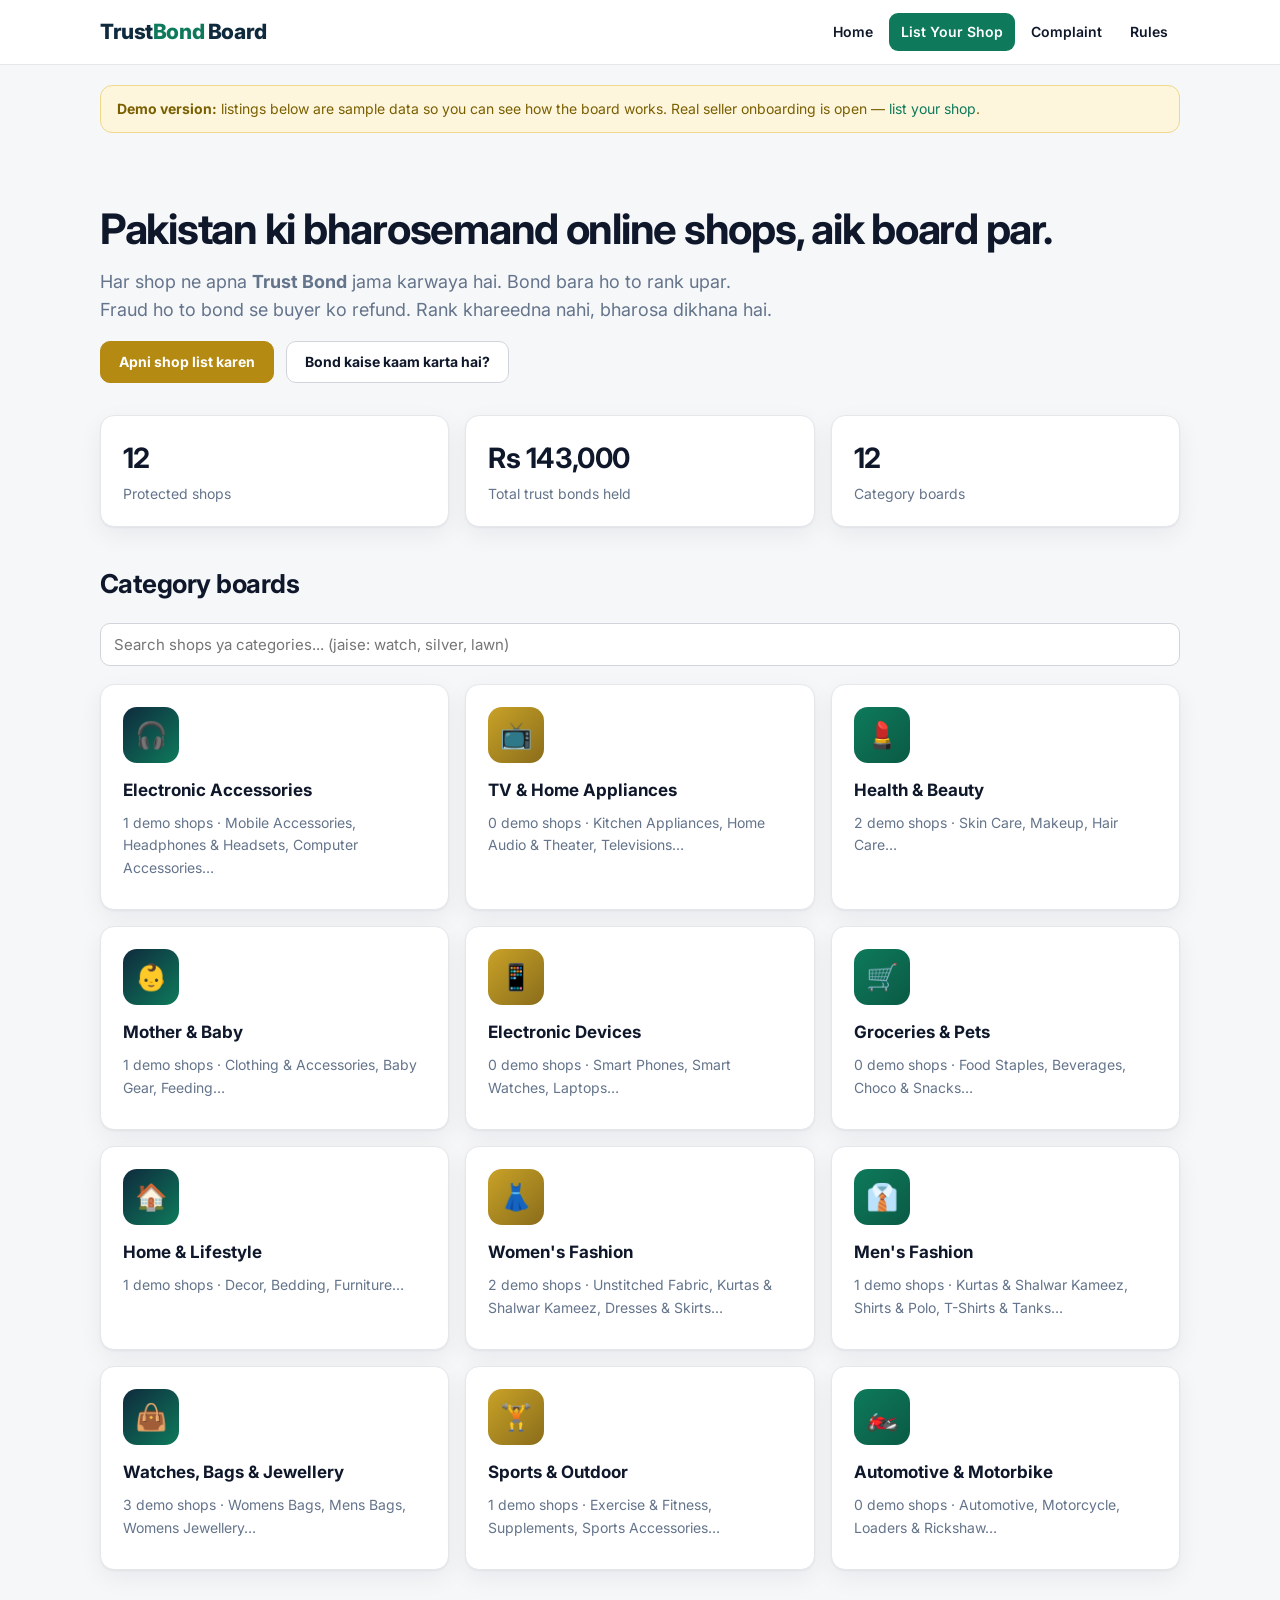
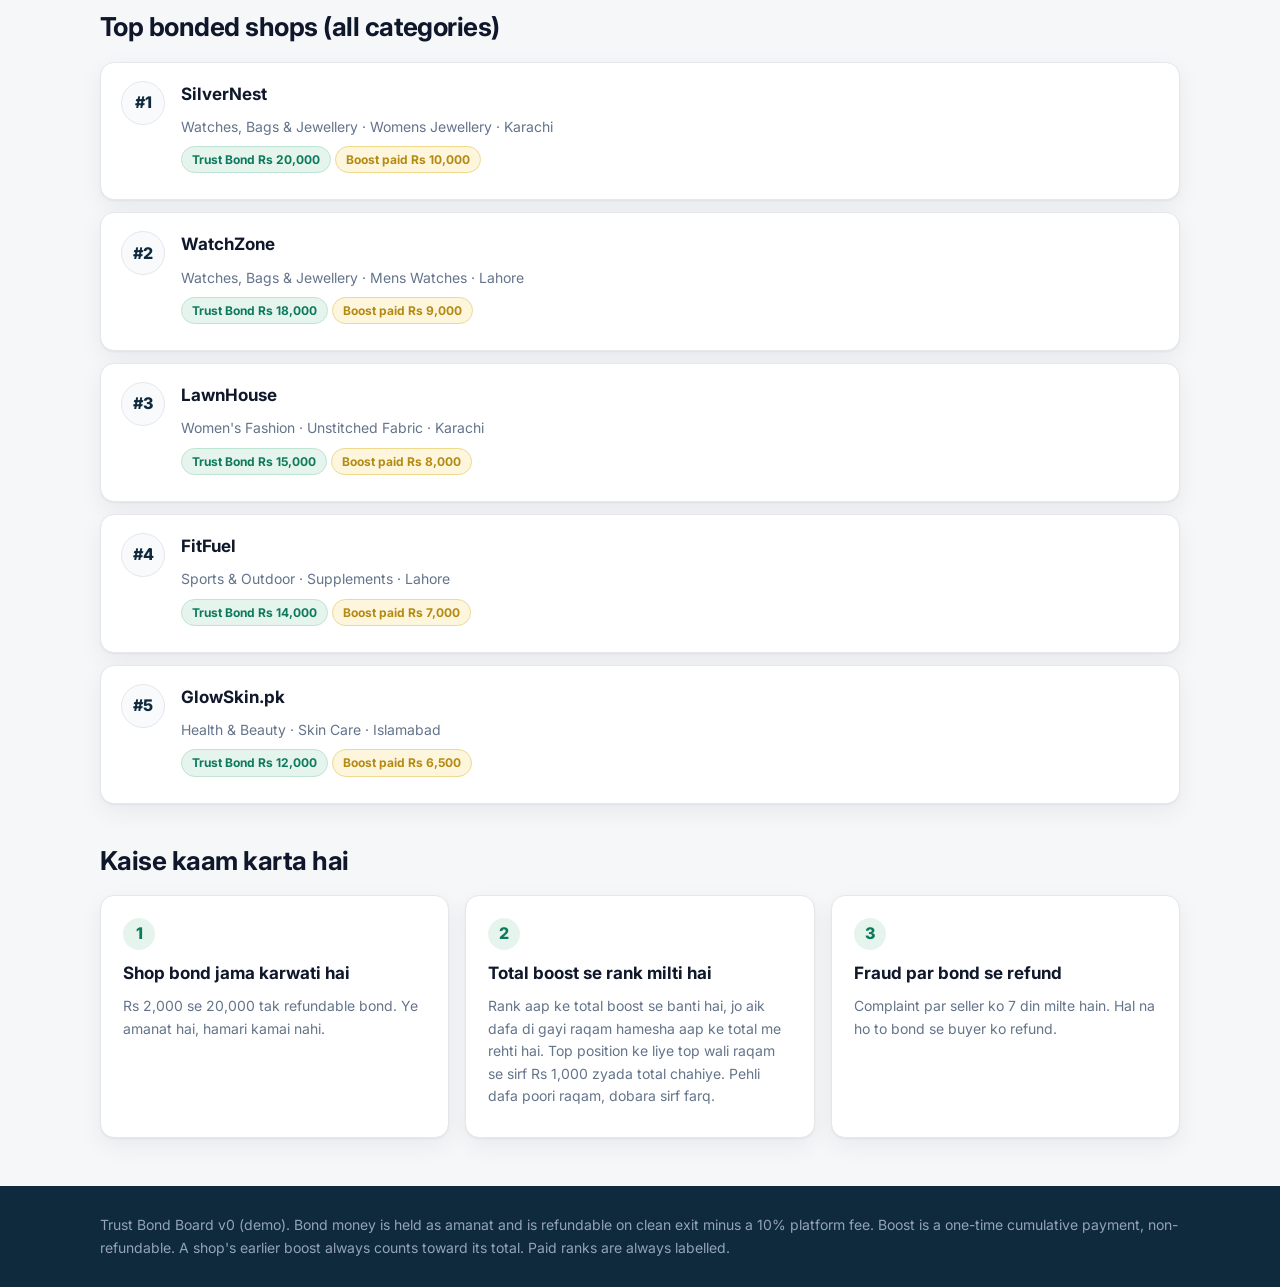
==== index.html @ 5c81b93f "Cumulative boost model: monthly removed, top claim top+1000 Removes the monthly boost model: boost i" ====
<!DOCTYPE html>
<html lang="en">
<head>
<meta charset="utf-8">
<meta name="viewport" content="width=device-width, initial-scale=1">
<title>Trust Bond Board — Pakistan ki bharosemand online shops</title>
<link rel="stylesheet" href="assets/style.css?v=5">
<link rel="preconnect" href="https://fonts.googleapis.com">
<link rel="preconnect" href="https://fonts.gstatic.com" crossorigin>
<link href="https://fonts.googleapis.com/css2?family=Inter:wght@400;500;600;700;800&display=swap" rel="stylesheet">
</head>
<body>
<header class="site"><div class="wrap">
  <a class="logo" href="index.html">Trust<span>Bond</span> Board</a>
  <nav class="main">
    <a href="index.html">Home</a>
    <a class="cta" href="submit.html">List Your Shop</a>
    <a href="dispute.html">Complaint</a>
    <a href="rules.html">Rules</a>
  </nav>
</div></header>
<div class="wrap">
  <div class="demo"><b>Demo version:</b> listings below are sample data so you can see how the board works. Real seller onboarding is open — <a href="submit.html">list your shop</a>.</div>

  <section class="hero">
    <h1>Pakistan ki bharosemand online shops, aik board par.</h1>
    <p>Har shop ne apna <b>Trust Bond</b> jama karwaya hai. Bond bara ho to rank upar. Fraud ho to bond se buyer ko refund. Rank khareedna nahi, bharosa dikhana hai.</p>
    <a class="btn gold" href="submit.html">Apni shop list karen</a>
    <a class="btn ghost" href="rules.html">Bond kaise kaam karta hai?</a>
  </section>

  <div class="counters">
    <div class="stat"><b id="c-shops">–</b><span>Protected shops</span></div>
    <div class="stat"><b id="c-bond">–</b><span>Total trust bonds held</span></div>
    <div class="stat"><b id="c-cats">12</b><span>Category boards</span></div>
  </div>

  <h2>Category boards</h2>
  <input id="shop-search" class="searchbox" placeholder="Search shops ya categories... (jaise: watch, silver, lawn)">
  <div class="grid" id="cat-grid"></div>

  <h2>Top bonded shops (all categories)</h2>
  <div id="top-shops"></div>

  <h2>Kaise kaam karta hai</h2>
  <div class="steps">
    <div class="step"><b>1</b><h3>Shop bond jama karwati hai</h3><p>Rs 2,000 se 20,000 tak refundable bond. Ye amanat hai, hamari kamai nahi.</p></div>
    <div class="step"><b>2</b><h3>Total boost se rank milti hai</h3><p>Rank aap ke total boost se banti hai, jo aik dafa di gayi raqam hamesha aap ke total me rehti hai. Top position ke liye top wali raqam se sirf Rs 1,000 zyada total chahiye. Pehli dafa poori raqam, dobara sirf farq.</p></div>
    <div class="step"><b>3</b><h3>Fraud par bond se refund</h3><p>Complaint par seller ko 7 din milte hain. Hal na ho to bond se buyer ko refund.</p></div>
  </div>
</div>
<footer class="site"><div class="wrap">
  Trust Bond Board v0 (demo). Bond money is held as amanat and is refundable on clean exit minus a 10% platform fee. Boost is a one-time cumulative payment, non-refundable. A shop's earlier boost always counts toward its total. Paid ranks are always labelled.
</div></footer>
<script src="assets/supabase.js"></script>
<script src="assets/data.js"></script>
<script>
function render(){
document.getElementById("c-shops").textContent = SHOPS.length;
document.getElementById("c-bond").textContent = money(SHOPS.reduce((s,x)=>s+x.bond,0));
document.getElementById("cat-grid").innerHTML = CATEGORIES.map(c => {
  const n = SHOPS.filter(s => s.cat === c.slug).length;
  return `<a class="card" href="board.html?cat=${c.slug}"><div class="icon">${c.icon}</div><h3>${c.name}</h3><p>${n} demo shops · ${c.subs.slice(0,3).join(", ")}…</p></a>`;
}).join("");
const top = [...SHOPS].sort((a,b)=>(b.boost-a.boost)||(b.bond-a.bond)).slice(0,5);
document.getElementById("top-shops").innerHTML = top.map((s,i) => `
  <div class="shoprow"><div class="rank">#${i+1}</div><div>
    <h3><a href="shop.html?id=${s.id}">${s.name}</a></h3>
    <p>${catBySlug(s.cat).name} · ${s.tag} · ${s.city}</p>
    <p><span class="badge">Trust Bond ${money(s.bond)}</span> ${s.bondVerified ? `<span class="badge">✓ Bond Protected</span>` : ""} <span class="badge goldb">Boost paid ${money(s.boost)}</span></p>
  </div></div>`).join("");
  applyFilter();
}
function applyFilter(){
  const q = (document.getElementById("shop-search").value || "").toLowerCase().trim();
  document.querySelectorAll("#cat-grid .card").forEach(el => {
    el.style.display = (!q || el.textContent.toLowerCase().includes(q)) ? "" : "none";
  });
  document.querySelectorAll("#top-shops .shoprow").forEach(el => {
    el.style.display = (!q || el.textContent.toLowerCase().includes(q)) ? "" : "none";
  });
}
document.getElementById("shop-search").addEventListener("input", applyFilter);
render();
loadLiveShops().then(render);
</script>
</body>
</html>
---- assets/style.css ----
/* Trust Bond Board — SaaS design system v2 (2026-10-25) */
:root{
  --bg:#f6f7f9; --surface:#ffffff; --surface-2:#f8fafc;
  --border:#e5e7eb; --border-strong:#d1d5db;
  --text:#0f172a; --muted:#64748b; --muted-2:#94a3b8;
  --green:#0e7a5b; --green-dark:#0b6350; --green-soft:#e6f4ee;
  --navy:#0f2a3d; --gold:#b48a12; --gold-soft:#fdf6dd; --gold-border:#eed98d;
  --wa:#25d366; --danger:#dc2626; --danger-soft:#fef2f2;
  --shadow:0 1px 2px rgba(15,23,42,.05),0 8px 24px rgba(15,23,42,.06);
  --radius:14px;
}
*{box-sizing:border-box}
html{scroll-behavior:smooth}
body{margin:0;font-family:"Inter",system-ui,-apple-system,"Segoe UI",Roboto,Arial,sans-serif;background:var(--bg);color:var(--text);line-height:1.6;-webkit-font-smoothing:antialiased}
a{color:var(--green);text-decoration:none}
a:hover{text-decoration:underline}
.wrap{max-width:1120px;margin:0 auto;padding:0 20px}
h1{font-size:42px;line-height:1.15;letter-spacing:-.03em;margin:32px 0 14px}
h2{font-size:26px;letter-spacing:-.02em;margin:36px 0 14px}
h3{font-size:17px;margin:0 0 4px}
p{margin:8px 0}

/* ---- Header ---- */
header.site{position:sticky;top:0;z-index:50;background:rgba(255,255,255,.92);backdrop-filter:blur(12px);border-bottom:1px solid var(--border)}
header.site .wrap{display:flex;align-items:center;justify-content:space-between;height:64px}
.logo{font-size:21px;font-weight:800;letter-spacing:-.02em;color:var(--navy)}
.logo:hover{text-decoration:none}
.logo span{color:var(--green)}
nav.main{display:flex;gap:4px;align-items:center;flex-wrap:wrap}
nav.main a{color:var(--text);font-weight:600;font-size:14px;padding:8px 12px;border-radius:9px}
nav.main a:hover{background:#f1f5f9;text-decoration:none}
nav.main a.cta{background:var(--green);color:#fff}
nav.main a.cta:hover{background:var(--green-dark)}

/* ---- Buttons ---- */
.btn{display:inline-block;background:var(--green);color:#fff;border:1px solid var(--green);padding:10px 18px;border-radius:10px;font-weight:700;font-size:14px;cursor:pointer;line-height:1.4}
.btn:hover{background:var(--green-dark);text-decoration:none}
.btn.gold{background:var(--gold);border-color:var(--gold);color:#fff}
.btn.gold:hover{filter:brightness(1.05)}
.btn.ghost{background:#fff;color:var(--text);border-color:var(--border-strong)}
.btn.ghost:hover{background:#f8fafc}
.btn.danger{background:var(--danger-soft);color:var(--danger);border-color:#fecaca}
.btn.danger:hover{background:#fee2e2}
.btn.wa{background:var(--wa);border-color:var(--wa)}
.btn.wa:hover{filter:brightness(1.05)}
.btn.small{padding:7px 13px;font-size:13px;border-radius:8px}
.btn:disabled{opacity:.6;cursor:default}

/* ---- Hero / notice / stats ---- */
.hero{padding:20px 0 8px}
.hero p{color:var(--muted);font-size:18px;max-width:680px}
.hero .btn{margin:8px 8px 0 0}
.demo{background:var(--gold-soft);border:1px solid var(--gold-border);color:#7a5f00;padding:12px 16px;border-radius:12px;font-size:14px;margin:20px 0}
.counters{display:grid;grid-template-columns:repeat(3,1fr);gap:16px;margin:24px 0}
.stat{background:var(--surface);border:1px solid var(--border);border-radius:var(--radius);padding:20px 22px;box-shadow:var(--shadow)}
.stat b{display:block;font-size:28px;letter-spacing:-.02em}
.stat span{color:var(--muted);font-size:14px}

/* ---- Category cards ---- */
.grid{display:grid;grid-template-columns:repeat(3,1fr);gap:16px}
.grid .card{display:block;background:var(--surface);border:1px solid var(--border);border-radius:var(--radius);padding:22px;box-shadow:var(--shadow);color:var(--text);position:relative;transition:transform .15s ease,border-color .15s ease,box-shadow .15s ease}
.grid .card:hover{transform:translateY(-4px);border-color:var(--green);text-decoration:none}
.grid .card .icon{width:56px;height:56px;border-radius:14px;display:flex;align-items:center;justify-content:center;font-size:26px;background:linear-gradient(135deg,#0f2a3d,#0e7a5b);color:#fff;margin-bottom:14px}
.grid .card:nth-child(3n+2) .icon{background:linear-gradient(135deg,#c9a227,#8a6d1b)}
.grid .card:nth-child(3n) .icon{background:linear-gradient(135deg,#0e7a5b,#0a5a44)}
.grid .card h3{font-size:17px}
.grid .card p{color:var(--muted);font-size:14px}

/* ---- Top shops list (homepage) ---- */
.shoprow{display:flex;gap:16px;background:var(--surface);border:1px solid var(--border);border-radius:var(--radius);padding:18px 20px;margin-bottom:12px;box-shadow:var(--shadow)}
.shoprow .rank{width:44px;height:44px;min-width:44px;border-radius:50%;background:var(--surface-2);border:1px solid var(--border);display:flex;align-items:center;justify-content:center;font-weight:800;color:var(--navy)}
.shoprow h3 a{color:var(--text)}
.shoprow h3 a:hover{color:var(--green)}
.shoprow p{color:var(--muted);font-size:14px}
.shoprow .actions{margin-top:10px}

/* ---- Leaderboard table ---- */
.tablewrap{overflow-x:auto;background:var(--surface);border:1px solid var(--border);border-radius:var(--radius);box-shadow:var(--shadow)}
table.lb{width:100%;border-collapse:collapse;min-width:640px;font-size:14px}
table.lb th{text-align:left;padding:14px 18px;color:var(--muted);font-size:12px;text-transform:uppercase;letter-spacing:.06em;border-bottom:1px solid var(--border);background:var(--surface-2)}
table.lb td{padding:16px 18px;border-bottom:1px solid var(--border);vertical-align:middle}
table.lb tr:last-child td{border-bottom:none}
table.lb tbody tr:hover{background:#f8fafc}
table.lb td.num,table.lb th.num{text-align:right;font-variant-numeric:tabular-nums}
.ranknum{display:inline-flex;width:36px;height:36px;border-radius:50%;align-items:center;justify-content:center;font-weight:800;font-size:14px;background:var(--surface-2);border:1px solid var(--border);color:var(--navy)}
.ranknum.r1{background:#fef3c7;border-color:#fde68a;color:#92400e}
.ranknum.r2{background:#f1f5f9;border-color:#e2e8f0;color:#475569}
.ranknum.r3{background:#ffedd5;border-color:#fed7aa;color:#9a3412}
.shopcell{display:flex;gap:12px;align-items:center}
.miniavatar{width:44px;height:44px;min-width:44px;border-radius:12px;background:linear-gradient(135deg,#0f2a3d,#0e7a5b);color:#fff;display:flex;align-items:center;justify-content:center;font-size:20px;font-weight:800}
.shopcell a{color:var(--text);font-weight:700;font-size:15px}
.shopcell a:hover{color:var(--green)}
.shopcell span{display:block;color:var(--muted);font-size:13px}

/* ---- Badges / climb ---- */
.badge{display:inline-block;background:var(--green-soft);color:var(--green);border:1px solid #bfe3d4;padding:3px 10px;border-radius:999px;font-size:12px;font-weight:700}
.badge.goldb{background:var(--gold-soft);color:var(--gold);border-color:var(--gold-border)}
.badge.muted{background:#eef1f2;color:var(--muted);border-color:var(--border)}
.climb{background:var(--gold-soft);border:1px solid var(--gold-border);color:#7a5f00;padding:12px 16px;border-radius:12px;font-size:14px;margin:16px 0}

/* ---- Shop page ---- */
.shop-hero{display:flex;gap:20px;background:var(--surface);border:1px solid var(--border);border-radius:var(--radius);padding:26px;box-shadow:var(--shadow);margin-top:20px;align-items:flex-start}
.avatar{width:76px;height:76px;min-width:76px;border-radius:18px;background:linear-gradient(135deg,#0f2a3d,#0e7a5b);color:#fff;display:flex;align-items:center;justify-content:center;font-size:34px;font-weight:800}
.shop-hero h2{margin:0 0 6px}
.shop-hero p{color:var(--muted);font-size:14px}
.pcard{background:var(--surface);border:1px solid var(--border);border-radius:var(--radius);overflow:hidden;box-shadow:var(--shadow);padding-bottom:18px;transition:transform .15s ease}
.pcard:hover{transform:translateY(-3px)}
.pimg{height:170px;background:linear-gradient(135deg,#eef3f1,#dde6e2);display:flex;align-items:center;justify-content:center;font-size:40px;overflow:hidden}
.pimg img{width:100%;height:100%;object-fit:cover}
.pcard h3,.pcard p,.pcard .price,.pcard .actions{padding-left:16px;padding-right:16px}
.pcard h3{margin-top:14px}
.pcard p{color:var(--muted);font-size:14px}
.pcard .price{font-size:19px;font-weight:800;margin:8px 0 12px}
.pcard .actions{margin-top:4px}
.prow{display:flex;gap:14px;align-items:center;background:var(--surface);border:1px solid var(--border);border-radius:12px;padding:14px;margin-bottom:10px}
.prow img{width:64px;height:64px;object-fit:cover;border-radius:10px}
.prow .grow{flex:1}
.prow .grow p{color:var(--muted);font-size:14px}

/* ---- Steps ---- */
.steps{display:grid;grid-template-columns:repeat(3,1fr);gap:16px}
.step{background:var(--surface);border:1px solid var(--border);border-radius:var(--radius);padding:22px;box-shadow:var(--shadow)}
.step>b{display:inline-flex;width:32px;height:32px;border-radius:50%;background:var(--green-soft);color:var(--green);align-items:center;justify-content:center;font-weight:800;margin-bottom:10px}
.step p{color:var(--muted);font-size:14px}

/* ---- Forms ---- */
form{background:var(--surface);border:1px solid var(--border);border-radius:var(--radius);padding:26px;box-shadow:var(--shadow);max-width:660px}
label{display:block;font-weight:600;font-size:14px;margin:16px 0 6px}
label:first-child{margin-top:0}
input,select,textarea{width:100%;padding:11px 13px;border:1px solid var(--border-strong);border-radius:10px;font-size:15px;font-family:inherit;background:#fff;color:var(--text)}
input:focus,select:focus,textarea:focus{outline:none;border-color:var(--green);box-shadow:0 0 0 3px var(--green-soft)}
textarea{min-height:90px;resize:vertical}
.searchbox{margin:4px 0 18px;background:var(--surface)}
.success{display:none;background:var(--green-soft);border:1px solid #bfe3d4;color:#14532d;padding:16px 18px;border-radius:12px;margin-top:18px}
.success[style*="block"]{display:block}

/* ---- Rules table ---- */
table.rules{width:100%;border-collapse:collapse;background:var(--surface);border:1px solid var(--border);border-radius:var(--radius);overflow:hidden;font-size:15px}
table.rules th,table.rules td{padding:14px 18px;border-bottom:1px solid var(--border);text-align:left;vertical-align:top}
table.rules tr:last-child th,table.rules tr:last-child td{border-bottom:none}
table.rules th{background:var(--surface-2);color:var(--muted);font-size:13px}

/* ---- Footer ---- */
footer.site{background:var(--navy);color:#94a3b8;margin-top:48px;padding:28px 0;font-size:14px}
footer.site .wrap{max-width:1120px}

/* ---- Responsive ---- */
@media (max-width:820px){
  .grid{grid-template-columns:repeat(2,1fr)}
  .steps{grid-template-columns:1fr}
  .counters{grid-template-columns:1fr 1fr}
  h1{font-size:32px}
  header.site .wrap{height:auto;padding-top:12px;padding-bottom:12px;flex-wrap:wrap;gap:8px}
  .shop-hero{flex-direction:column}
}
@media (max-width:560px){
  .grid{grid-template-columns:1fr}
  .counters{grid-template-columns:1fr}
  .shoprow{flex-direction:column}
  .shoprow .rank{align-self:flex-start}
  nav.main a{padding:7px 9px;font-size:13px}
}
@media (prefers-reduced-motion:reduce){
  *{scroll-behavior:auto!important}
  .grid .card,.pcard{transition:none}
}
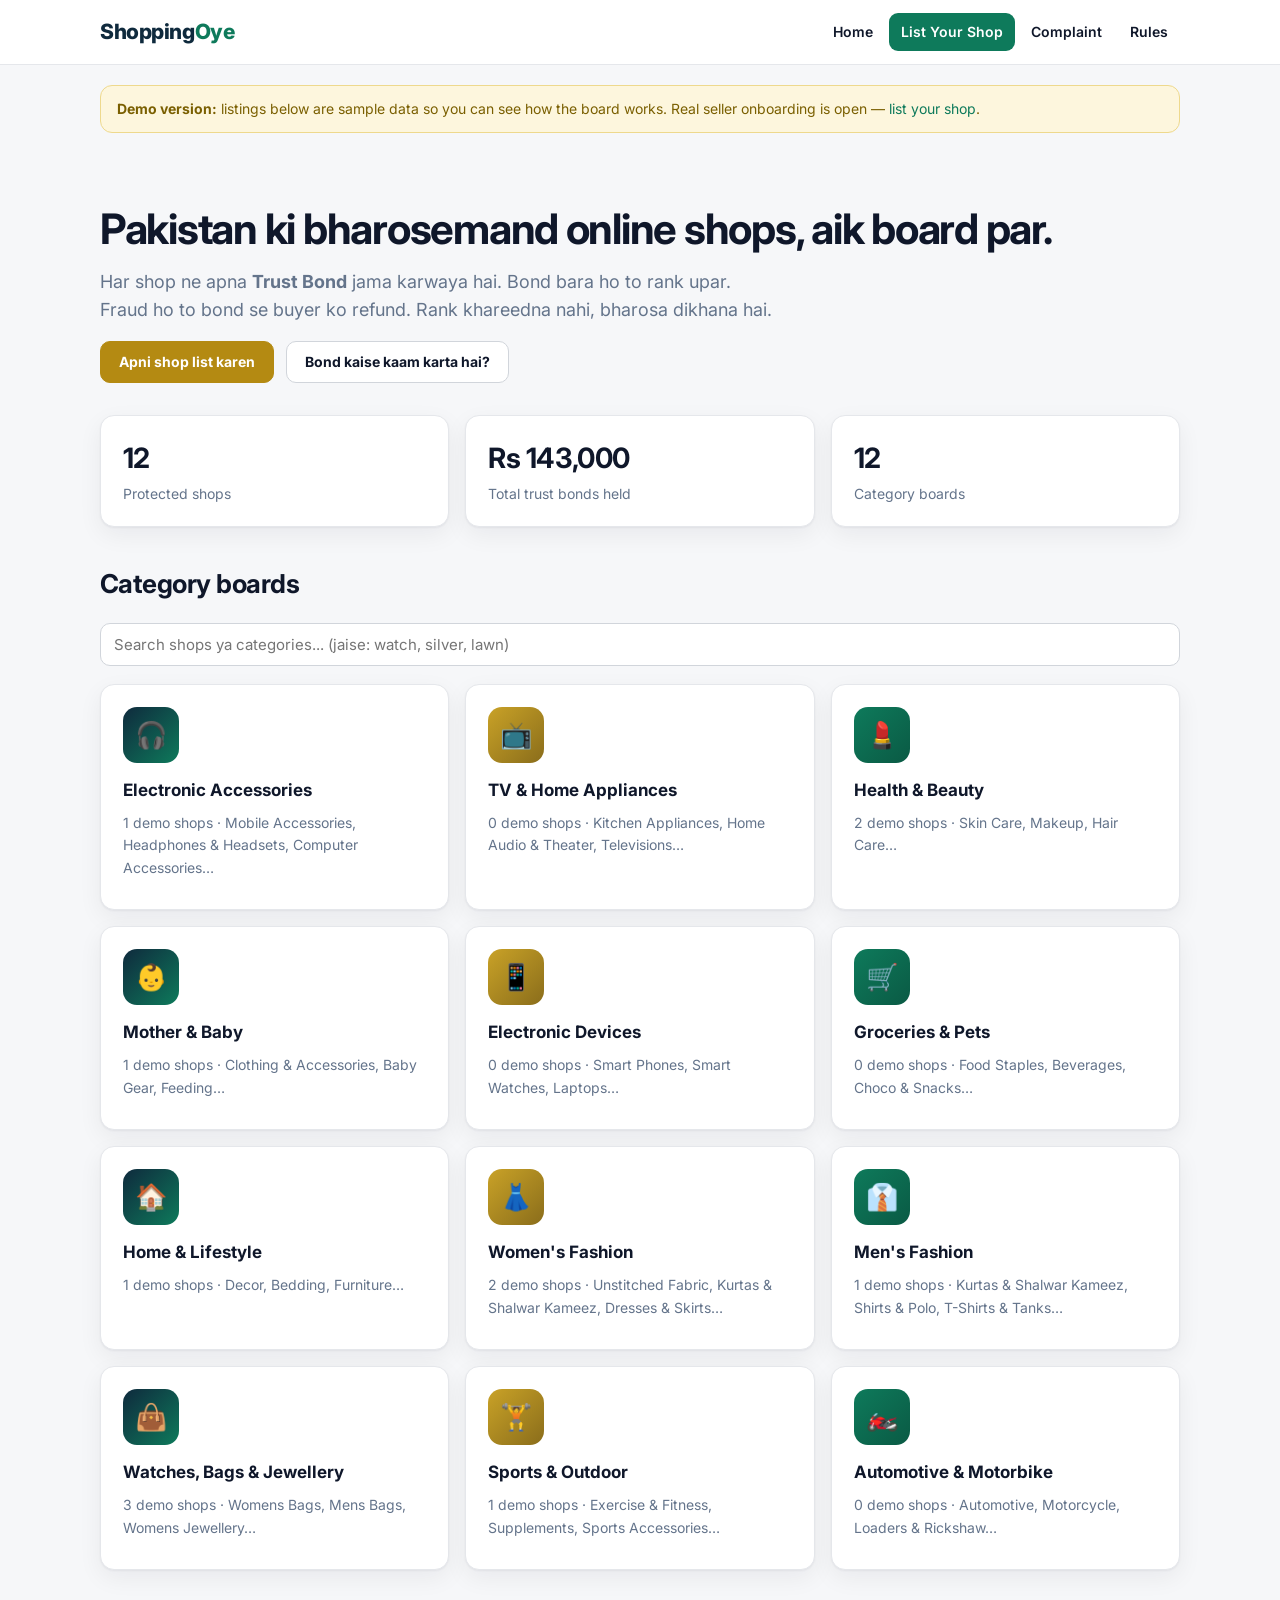
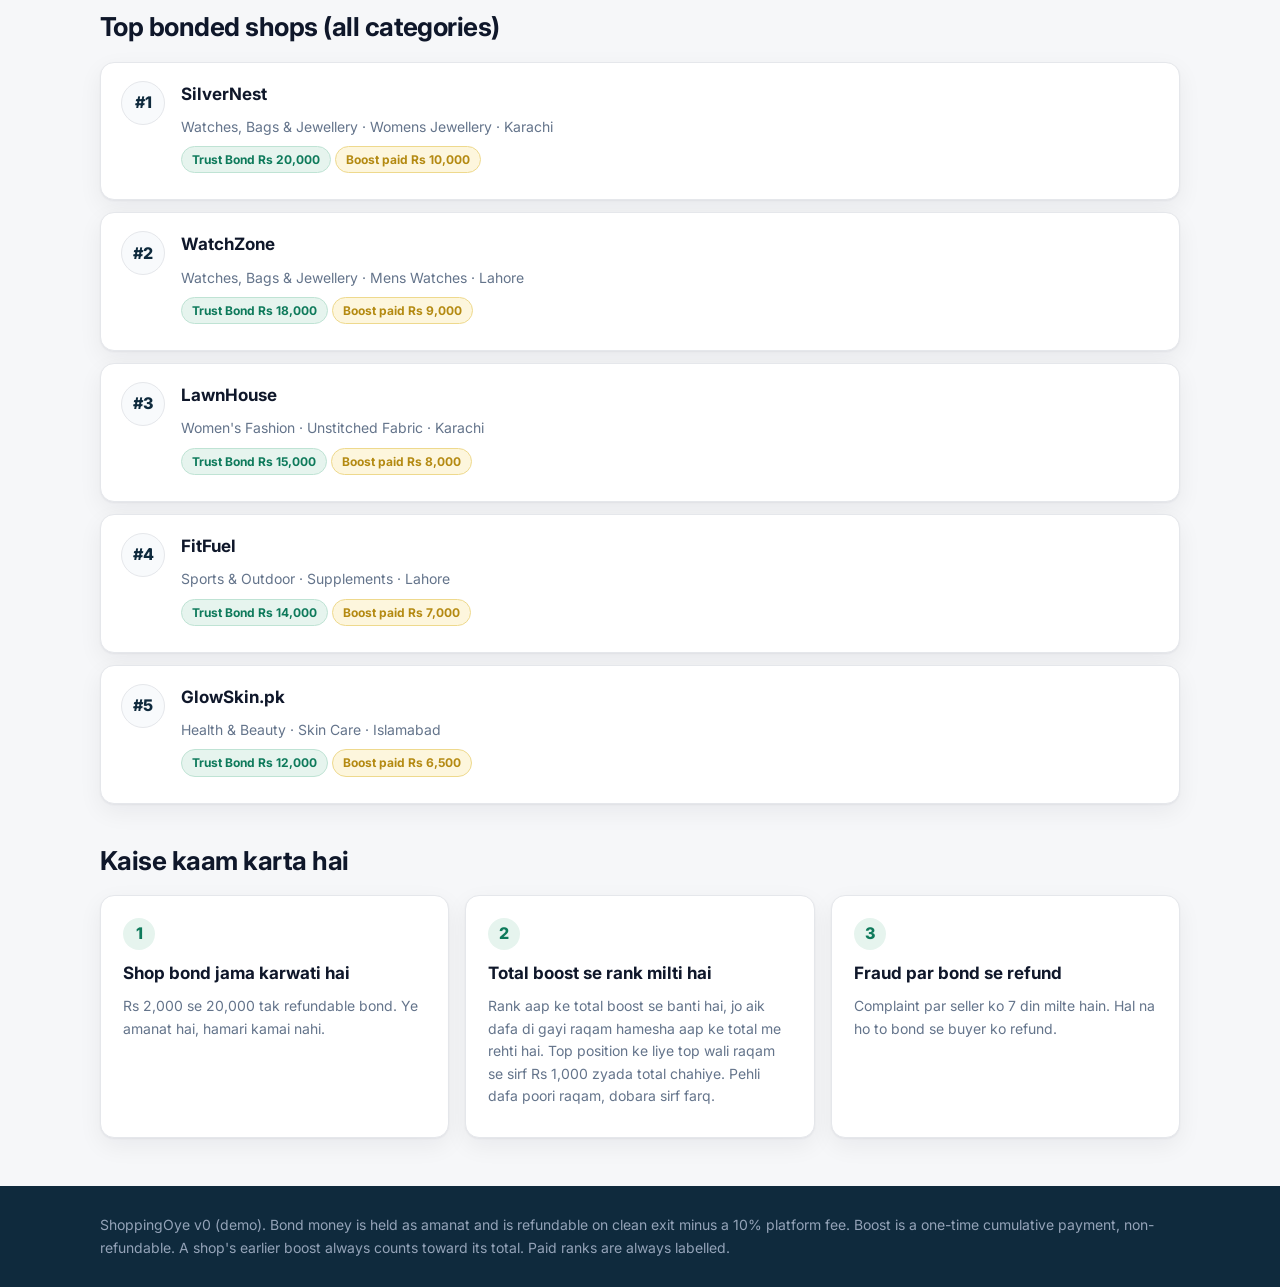
==== commit 6febab7b: "Rebrand to ShoppingOye" ====
--- a/index.html
+++ b/index.html
@@ -3,7 +3,7 @@
 <head>
 <meta charset="utf-8">
 <meta name="viewport" content="width=device-width, initial-scale=1">
-<title>Trust Bond Board — Pakistan ki bharosemand online shops</title>
+<title>ShoppingOye — Pakistan ki bharosemand online shops</title>
 <link rel="stylesheet" href="assets/style.css?v=5">
 <link rel="preconnect" href="https://fonts.googleapis.com">
 <link rel="preconnect" href="https://fonts.gstatic.com" crossorigin>
@@ -11,7 +11,7 @@
 </head>
 <body>
 <header class="site"><div class="wrap">
-  <a class="logo" href="index.html">Trust<span>Bond</span> Board</a>
+  <a class="logo" href="index.html">Shopping<span>Oye</span></a>
   <nav class="main">
     <a href="index.html">Home</a>
     <a class="cta" href="submit.html">List Your Shop</a>
@@ -50,7 +50,7 @@
   </div>
 </div>
 <footer class="site"><div class="wrap">
-  Trust Bond Board v0 (demo). Bond money is held as amanat and is refundable on clean exit minus a 10% platform fee. Boost is a one-time cumulative payment, non-refundable. A shop's earlier boost always counts toward its total. Paid ranks are always labelled.
+  ShoppingOye v0 (demo). Bond money is held as amanat and is refundable on clean exit minus a 10% platform fee. Boost is a one-time cumulative payment, non-refundable. A shop's earlier boost always counts toward its total. Paid ranks are always labelled.
 </div></footer>
 <script src="assets/supabase.js"></script>
 <script src="assets/data.js"></script>
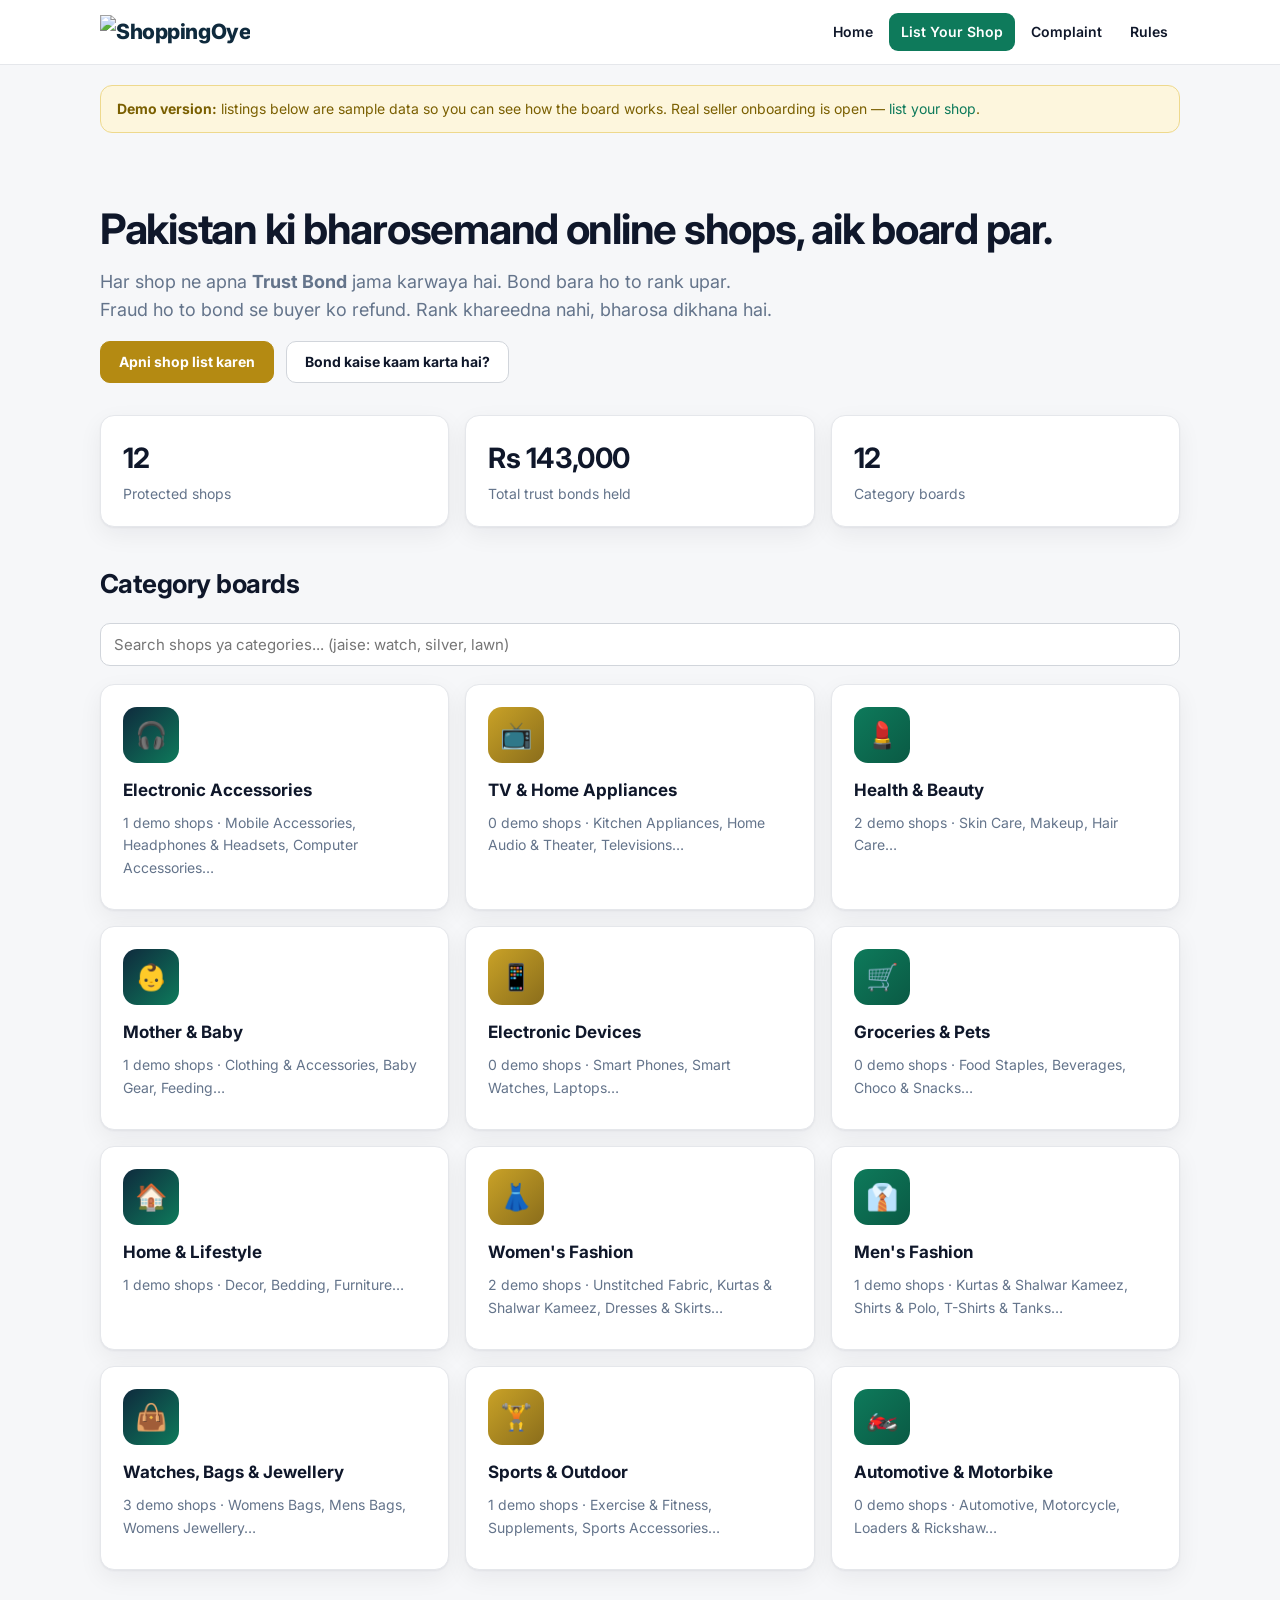
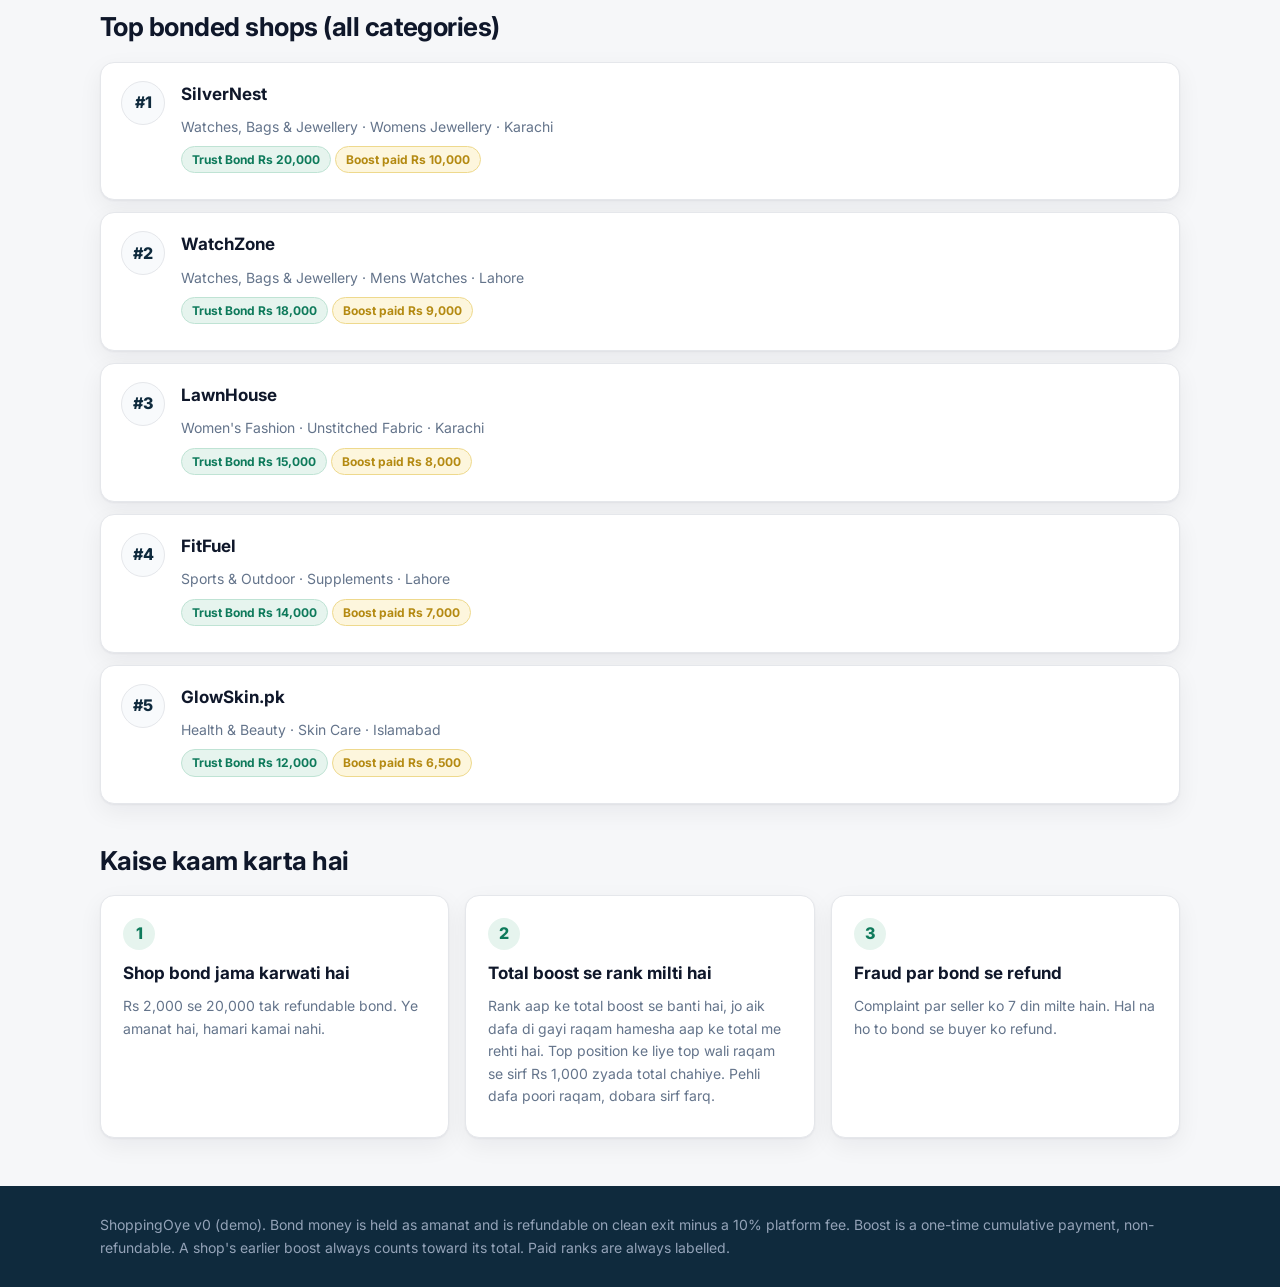
==== commit ad75a14b: "Add ShoppingOye SaaS logo and favicon" ====
--- a/index.html
+++ b/index.html
@@ -4,14 +4,15 @@
 <meta charset="utf-8">
 <meta name="viewport" content="width=device-width, initial-scale=1">
 <title>ShoppingOye — Pakistan ki bharosemand online shops</title>
-<link rel="stylesheet" href="assets/style.css?v=5">
+<link rel="stylesheet" href="assets/style.css?v=6">
+<link rel="icon" type="image/svg+xml" href="assets/logo-mark.svg">
 <link rel="preconnect" href="https://fonts.googleapis.com">
 <link rel="preconnect" href="https://fonts.gstatic.com" crossorigin>
 <link href="https://fonts.googleapis.com/css2?family=Inter:wght@400;500;600;700;800&display=swap" rel="stylesheet">
 </head>
 <body>
 <header class="site"><div class="wrap">
-  <a class="logo" href="index.html">Shopping<span>Oye</span></a>
+  <a class="logo" href="index.html"><img src="assets/logo.svg" alt="ShoppingOye"></a>
   <nav class="main">
     <a href="index.html">Home</a>
     <a class="cta" href="submit.html">List Your Shop</a>
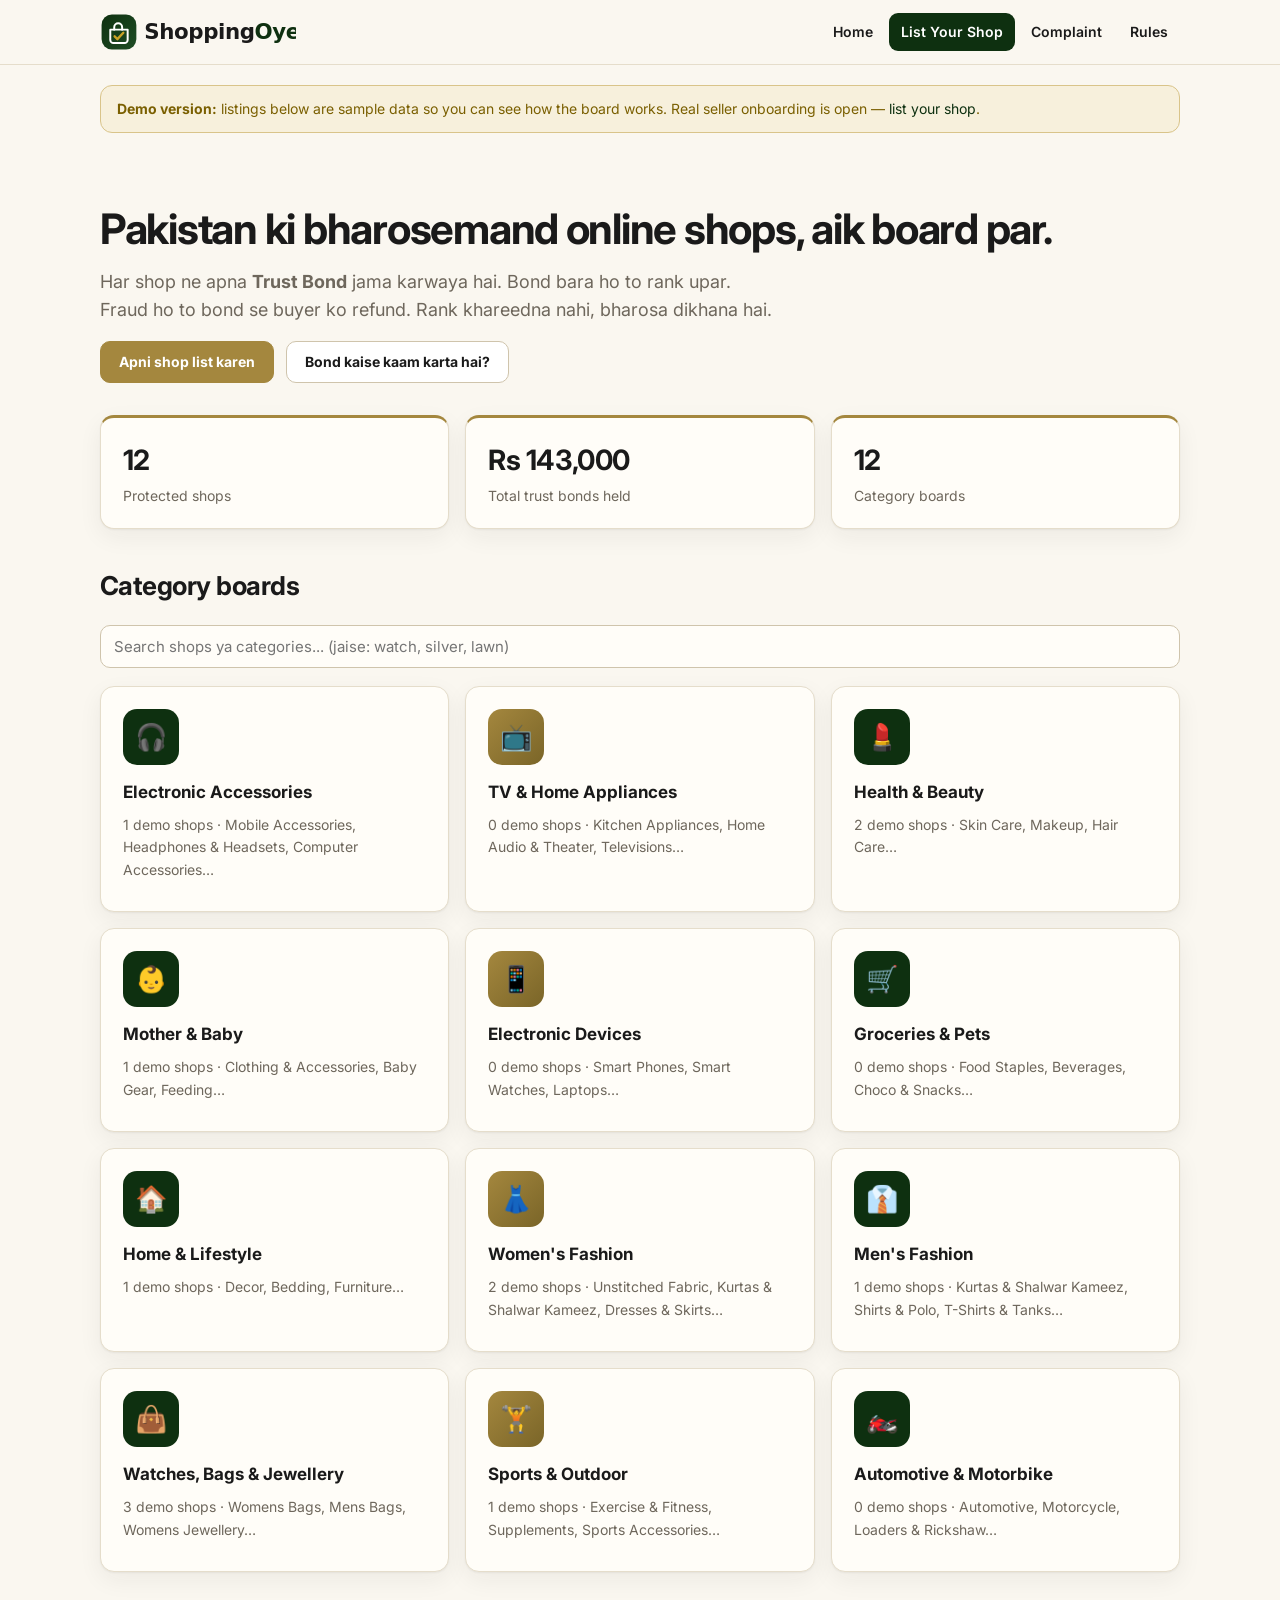
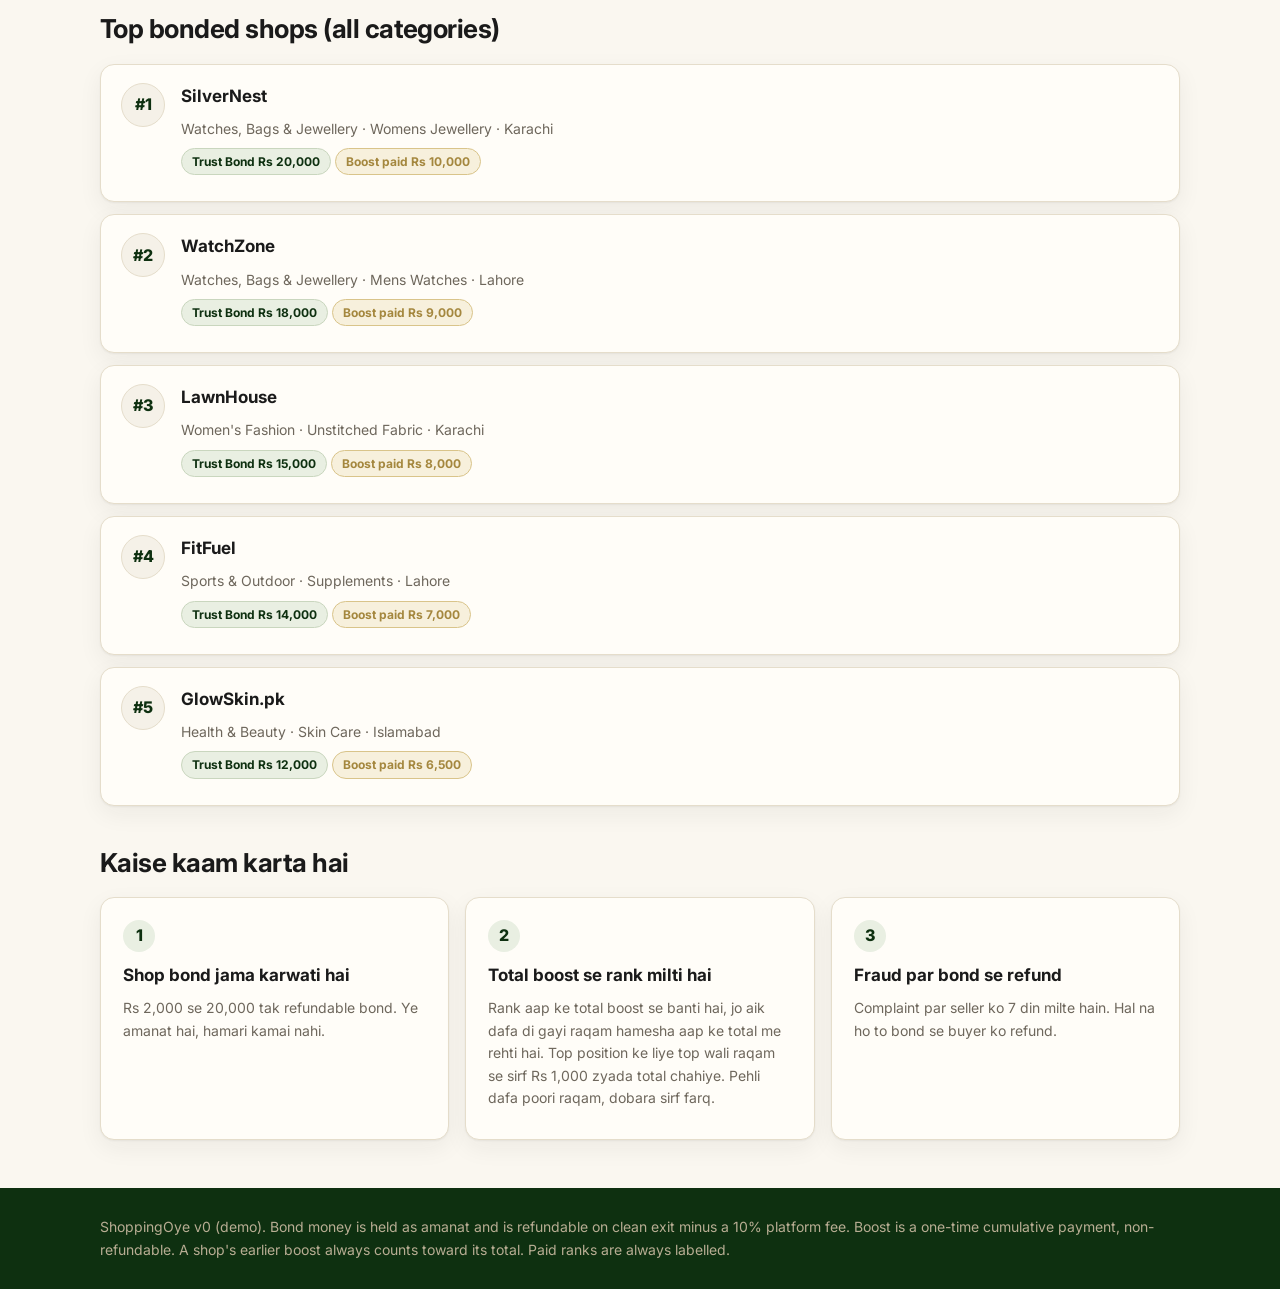
==== commit cf7c2bca: "Phase 14: premium palette 2 (deep forest + brass + cream), CSS v7" ====
--- a/index.html
+++ b/index.html
@@ -4,7 +4,7 @@
 <meta charset="utf-8">
 <meta name="viewport" content="width=device-width, initial-scale=1">
 <title>ShoppingOye — Pakistan ki bharosemand online shops</title>
-<link rel="stylesheet" href="assets/style.css?v=6">
+<link rel="stylesheet" href="assets/style.css?v=7">
 <link rel="icon" type="image/svg+xml" href="assets/logo-mark.svg">
 <link rel="preconnect" href="https://fonts.googleapis.com">
 <link rel="preconnect" href="https://fonts.gstatic.com" crossorigin>
--- a/assets/style.css
+++ b/assets/style.css
@@ -1,12 +1,12 @@
-/* Trust Bond Board — SaaS design system v2 (2026-10-25) */
+/* ShoppingOye — premium design system v3 (2026-11-05, palette 2: deep forest + brass + cream) */
 :root{
-  --bg:#f6f7f9; --surface:#ffffff; --surface-2:#f8fafc;
-  --border:#e5e7eb; --border-strong:#d1d5db;
-  --text:#0f172a; --muted:#64748b; --muted-2:#94a3b8;
-  --green:#0e7a5b; --green-dark:#0b6350; --green-soft:#e6f4ee;
-  --navy:#0f2a3d; --gold:#b48a12; --gold-soft:#fdf6dd; --gold-border:#eed98d;
+  --bg:#FAF7F0; --surface:#FFFDF8; --surface-2:#F5F1E8;
+  --border:#E5DDCB; --border-strong:#CFC4AC;
+  --text:#1A1A1A; --muted:#6E675C; --muted-2:#9A917F;
+  --green:#0E3010; --green-dark:#081F0A; --green-soft:#E9EFE2;
+  --navy:#0E3010; --gold:#A4873E; --gold-soft:#F7F0DC; --gold-border:#D9C48A;
   --wa:#25d366; --danger:#dc2626; --danger-soft:#fef2f2;
-  --shadow:0 1px 2px rgba(15,23,42,.05),0 8px 24px rgba(15,23,42,.06);
+  --shadow:0 1px 2px rgba(26,26,26,.05),0 8px 24px rgba(26,26,26,.06);
   --radius:14px;
 }
 *{box-sizing:border-box}
@@ -21,14 +21,14 @@
 p{margin:8px 0}
 
 /* ---- Header ---- */
-header.site{position:sticky;top:0;z-index:50;background:rgba(255,255,255,.92);backdrop-filter:blur(12px);border-bottom:1px solid var(--border)}
+header.site{position:sticky;top:0;z-index:50;background:rgba(250,247,240,.92);backdrop-filter:blur(12px);border-bottom:1px solid var(--border)}
 header.site .wrap{display:flex;align-items:center;justify-content:space-between;height:64px}
 .logo{font-size:21px;font-weight:800;letter-spacing:-.02em;color:var(--navy)}
 .logo:hover{text-decoration:none}
 .logo span{color:var(--green)}
 nav.main{display:flex;gap:4px;align-items:center;flex-wrap:wrap}
 nav.main a{color:var(--text);font-weight:600;font-size:14px;padding:8px 12px;border-radius:9px}
-nav.main a:hover{background:#f1f5f9;text-decoration:none}
+nav.main a:hover{background:#F5F1E8;text-decoration:none}
 nav.main a.cta{background:var(--green);color:#fff}
 nav.main a.cta:hover{background:var(--green-dark)}
 
@@ -38,7 +38,7 @@
 .btn.gold{background:var(--gold);border-color:var(--gold);color:#fff}
 .btn.gold:hover{filter:brightness(1.05)}
 .btn.ghost{background:#fff;color:var(--text);border-color:var(--border-strong)}
-.btn.ghost:hover{background:#f8fafc}
+.btn.ghost:hover{background:#F8F4EA}
 .btn.danger{background:var(--danger-soft);color:var(--danger);border-color:#fecaca}
 .btn.danger:hover{background:#fee2e2}
 .btn.wa{background:var(--wa);border-color:var(--wa)}
@@ -52,7 +52,7 @@
 .hero .btn{margin:8px 8px 0 0}
 .demo{background:var(--gold-soft);border:1px solid var(--gold-border);color:#7a5f00;padding:12px 16px;border-radius:12px;font-size:14px;margin:20px 0}
 .counters{display:grid;grid-template-columns:repeat(3,1fr);gap:16px;margin:24px 0}
-.stat{background:var(--surface);border:1px solid var(--border);border-radius:var(--radius);padding:20px 22px;box-shadow:var(--shadow)}
+.stat{background:var(--surface);border:1px solid var(--border);border-top:3px solid var(--gold);border-radius:var(--radius);padding:20px 22px;box-shadow:var(--shadow)}
 .stat b{display:block;font-size:28px;letter-spacing:-.02em}
 .stat span{color:var(--muted);font-size:14px}
 
@@ -60,9 +60,9 @@
 .grid{display:grid;grid-template-columns:repeat(3,1fr);gap:16px}
 .grid .card{display:block;background:var(--surface);border:1px solid var(--border);border-radius:var(--radius);padding:22px;box-shadow:var(--shadow);color:var(--text);position:relative;transition:transform .15s ease,border-color .15s ease,box-shadow .15s ease}
 .grid .card:hover{transform:translateY(-4px);border-color:var(--green);text-decoration:none}
-.grid .card .icon{width:56px;height:56px;border-radius:14px;display:flex;align-items:center;justify-content:center;font-size:26px;background:linear-gradient(135deg,#0f2a3d,#0e7a5b);color:#fff;margin-bottom:14px}
-.grid .card:nth-child(3n+2) .icon{background:linear-gradient(135deg,#c9a227,#8a6d1b)}
-.grid .card:nth-child(3n) .icon{background:linear-gradient(135deg,#0e7a5b,#0a5a44)}
+.grid .card .icon{width:56px;height:56px;border-radius:14px;display:flex;align-items:center;justify-content:center;font-size:26px;background:linear-gradient(135deg,#0E3010,#0E3010);color:#fff;margin-bottom:14px}
+.grid .card:nth-child(3n+2) .icon{background:linear-gradient(135deg,#A4873E,#7A6528)}
+.grid .card:nth-child(3n) .icon{background:linear-gradient(135deg,#0E3010,#0E3010)}
 .grid .card h3{font-size:17px}
 .grid .card p{color:var(--muted);font-size:14px}
 
@@ -80,32 +80,32 @@
 table.lb th{text-align:left;padding:14px 18px;color:var(--muted);font-size:12px;text-transform:uppercase;letter-spacing:.06em;border-bottom:1px solid var(--border);background:var(--surface-2)}
 table.lb td{padding:16px 18px;border-bottom:1px solid var(--border);vertical-align:middle}
 table.lb tr:last-child td{border-bottom:none}
-table.lb tbody tr:hover{background:#f8fafc}
+table.lb tbody tr:hover{background:#F8F4EA}
 table.lb td.num,table.lb th.num{text-align:right;font-variant-numeric:tabular-nums}
 .ranknum{display:inline-flex;width:36px;height:36px;border-radius:50%;align-items:center;justify-content:center;font-weight:800;font-size:14px;background:var(--surface-2);border:1px solid var(--border);color:var(--navy)}
 .ranknum.r1{background:#fef3c7;border-color:#fde68a;color:#92400e}
-.ranknum.r2{background:#f1f5f9;border-color:#e2e8f0;color:#475569}
+.ranknum.r2{background:#F5F1E8;border-color:#e2e8f0;color:#475569}
 .ranknum.r3{background:#ffedd5;border-color:#fed7aa;color:#9a3412}
 .shopcell{display:flex;gap:12px;align-items:center}
-.miniavatar{width:44px;height:44px;min-width:44px;border-radius:12px;background:linear-gradient(135deg,#0f2a3d,#0e7a5b);color:#fff;display:flex;align-items:center;justify-content:center;font-size:20px;font-weight:800}
+.miniavatar{width:44px;height:44px;min-width:44px;border-radius:12px;background:linear-gradient(135deg,#0E3010,#0E3010);color:#fff;display:flex;align-items:center;justify-content:center;font-size:20px;font-weight:800}
 .shopcell a{color:var(--text);font-weight:700;font-size:15px}
 .shopcell a:hover{color:var(--green)}
 .shopcell span{display:block;color:var(--muted);font-size:13px}
 
 /* ---- Badges / climb ---- */
-.badge{display:inline-block;background:var(--green-soft);color:var(--green);border:1px solid #bfe3d4;padding:3px 10px;border-radius:999px;font-size:12px;font-weight:700}
+.badge{display:inline-block;background:var(--green-soft);color:var(--green);border:1px solid #C9D6BE;padding:3px 10px;border-radius:999px;font-size:12px;font-weight:700}
 .badge.goldb{background:var(--gold-soft);color:var(--gold);border-color:var(--gold-border)}
-.badge.muted{background:#eef1f2;color:var(--muted);border-color:var(--border)}
+.badge.muted{background:#EFEAE0;color:var(--muted);border-color:var(--border)}
 .climb{background:var(--gold-soft);border:1px solid var(--gold-border);color:#7a5f00;padding:12px 16px;border-radius:12px;font-size:14px;margin:16px 0}
 
 /* ---- Shop page ---- */
 .shop-hero{display:flex;gap:20px;background:var(--surface);border:1px solid var(--border);border-radius:var(--radius);padding:26px;box-shadow:var(--shadow);margin-top:20px;align-items:flex-start}
-.avatar{width:76px;height:76px;min-width:76px;border-radius:18px;background:linear-gradient(135deg,#0f2a3d,#0e7a5b);color:#fff;display:flex;align-items:center;justify-content:center;font-size:34px;font-weight:800}
+.avatar{width:76px;height:76px;min-width:76px;border-radius:18px;background:linear-gradient(135deg,#0E3010,#0E3010);color:#fff;display:flex;align-items:center;justify-content:center;font-size:34px;font-weight:800}
 .shop-hero h2{margin:0 0 6px}
 .shop-hero p{color:var(--muted);font-size:14px}
 .pcard{background:var(--surface);border:1px solid var(--border);border-radius:var(--radius);overflow:hidden;box-shadow:var(--shadow);padding-bottom:18px;transition:transform .15s ease}
 .pcard:hover{transform:translateY(-3px)}
-.pimg{height:170px;background:linear-gradient(135deg,#eef3f1,#dde6e2);display:flex;align-items:center;justify-content:center;font-size:40px;overflow:hidden}
+.pimg{height:170px;background:linear-gradient(135deg,#F5F1E8,#E9E2D0);display:flex;align-items:center;justify-content:center;font-size:40px;overflow:hidden}
 .pimg img{width:100%;height:100%;object-fit:cover}
 .pcard h3,.pcard p,.pcard .price,.pcard .actions{padding-left:16px;padding-right:16px}
 .pcard h3{margin-top:14px}
@@ -131,7 +131,7 @@
 input:focus,select:focus,textarea:focus{outline:none;border-color:var(--green);box-shadow:0 0 0 3px var(--green-soft)}
 textarea{min-height:90px;resize:vertical}
 .searchbox{margin:4px 0 18px;background:var(--surface)}
-.success{display:none;background:var(--green-soft);border:1px solid #bfe3d4;color:#14532d;padding:16px 18px;border-radius:12px;margin-top:18px}
+.success{display:none;background:var(--green-soft);border:1px solid #C9D6BE;color:#0E3010;padding:16px 18px;border-radius:12px;margin-top:18px}
 .success[style*="block"]{display:block}
 
 /* ---- Rules table ---- */
@@ -141,7 +141,7 @@
 table.rules th{background:var(--surface-2);color:var(--muted);font-size:13px}
 
 /* ---- Footer ---- */
-footer.site{background:var(--navy);color:#94a3b8;margin-top:48px;padding:28px 0;font-size:14px}
+footer.site{background:var(--navy);color:#B8AD93;margin-top:48px;padding:28px 0;font-size:14px}
 footer.site .wrap{max-width:1120px}
 
 /* ---- Responsive ---- */
@@ -164,3 +164,6 @@
   *{scroll-behavior:auto!important}
   .grid .card,.pcard{transition:none}
 }
+
+/* ---- Logo ---- */
+.logo img{height:38px;width:auto;display:block}
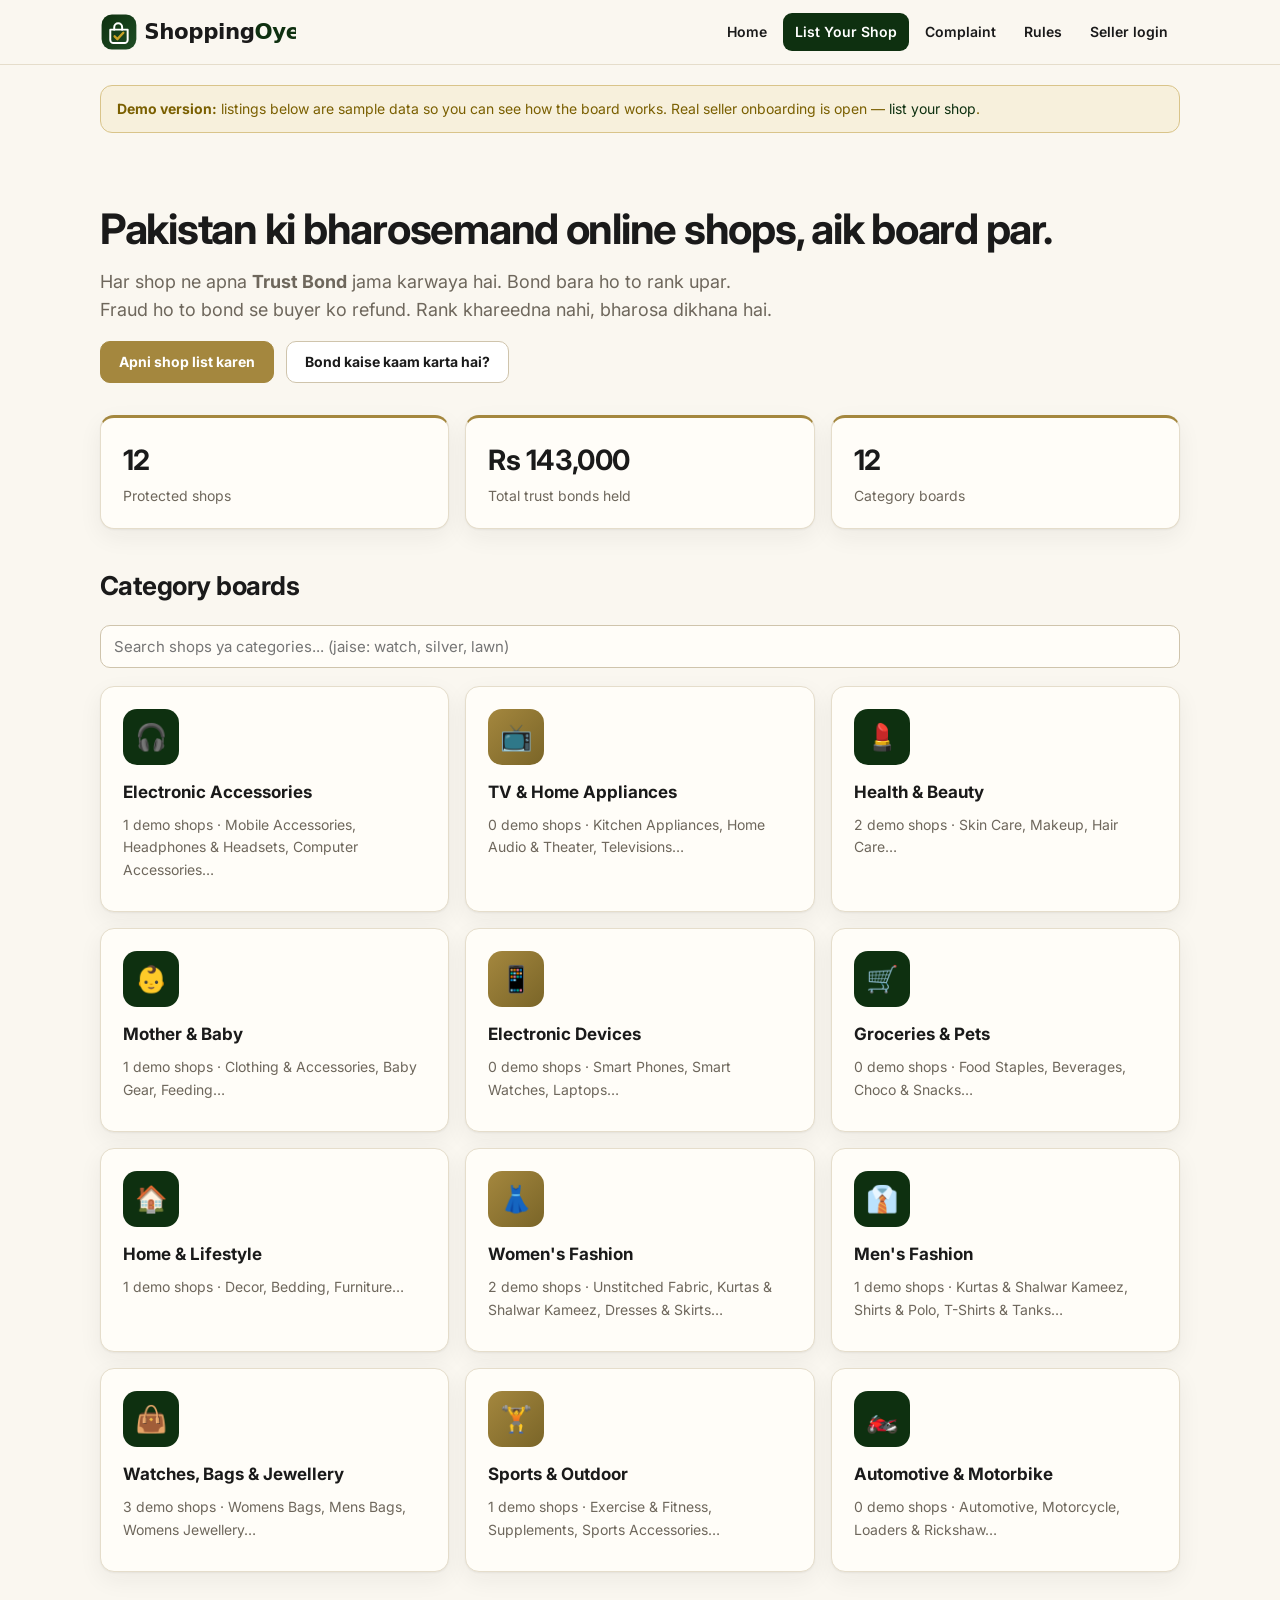
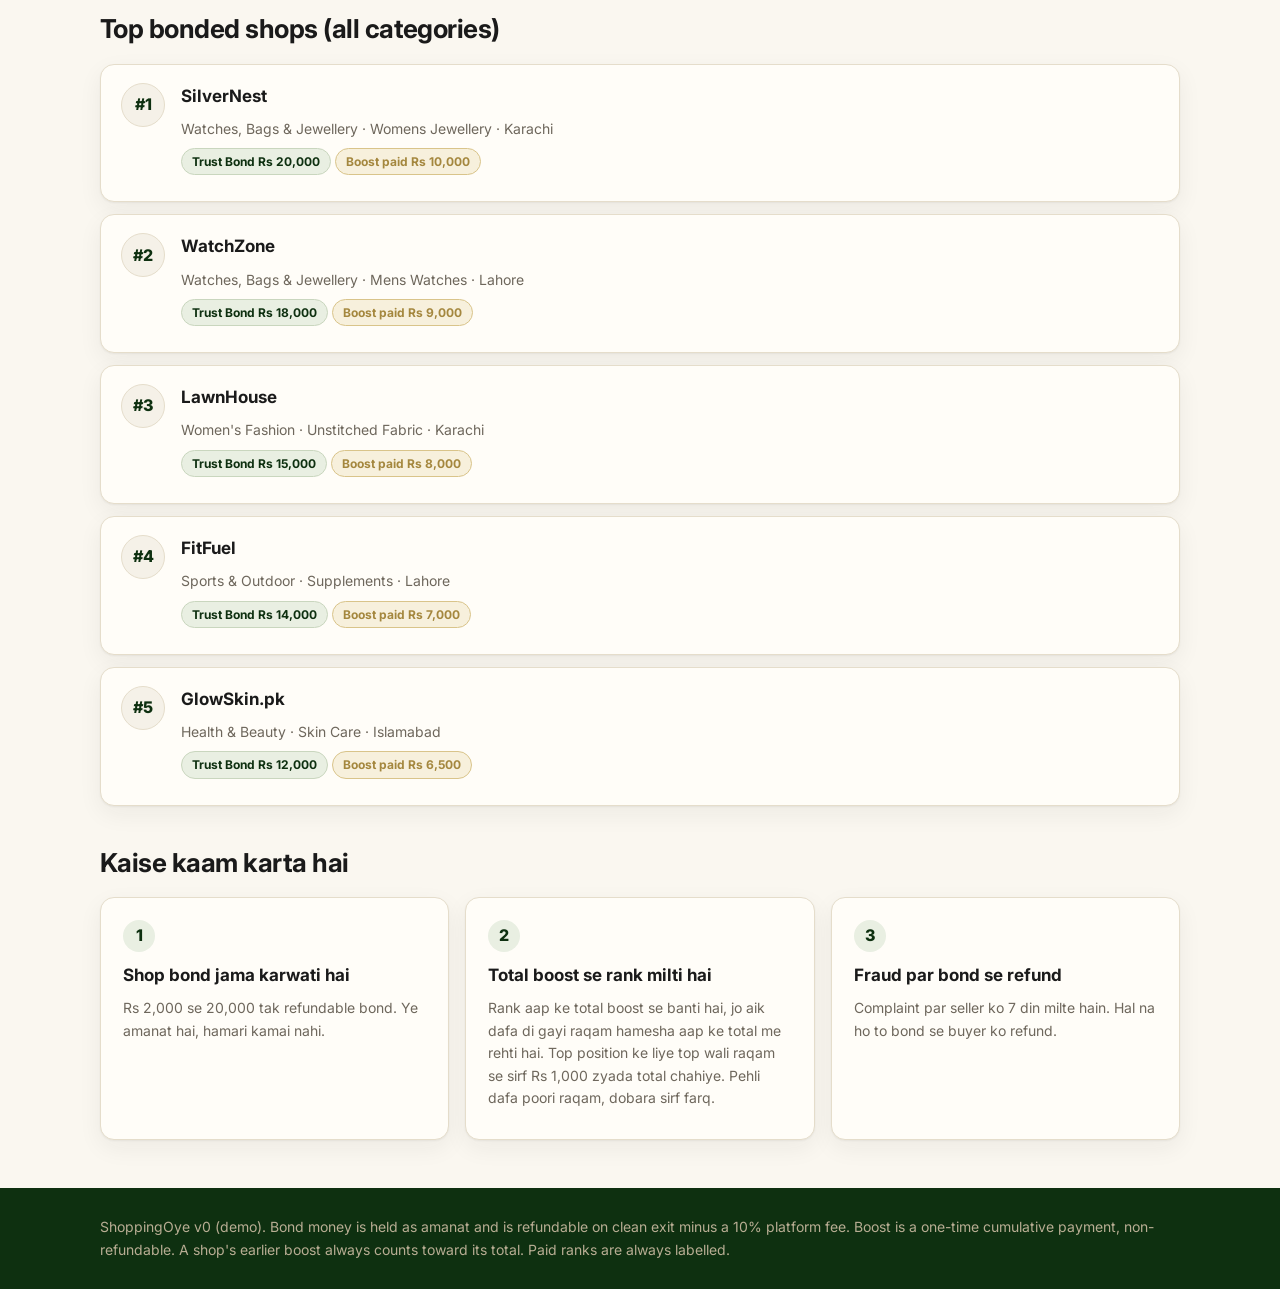
==== commit a7ff0480: "Phase 16: pastel palette (mint, lavender, sky, amber), CSS v8" ====
--- a/index.html
+++ b/index.html
@@ -4,7 +4,7 @@
 <meta charset="utf-8">
 <meta name="viewport" content="width=device-width, initial-scale=1">
 <title>ShoppingOye — Pakistan ki bharosemand online shops</title>
-<link rel="stylesheet" href="assets/style.css?v=7">
+<link rel="stylesheet" href="assets/style.css?v=8">
 <link rel="icon" type="image/svg+xml" href="assets/logo-mark.svg">
 <link rel="preconnect" href="https://fonts.googleapis.com">
 <link rel="preconnect" href="https://fonts.gstatic.com" crossorigin>
@@ -18,6 +18,7 @@
     <a class="cta" href="submit.html">List Your Shop</a>
     <a href="dispute.html">Complaint</a>
     <a href="rules.html">Rules</a>
+    <a href="dashboard.html">Seller login</a>
   </nav>
 </div></header>
 <div class="wrap">
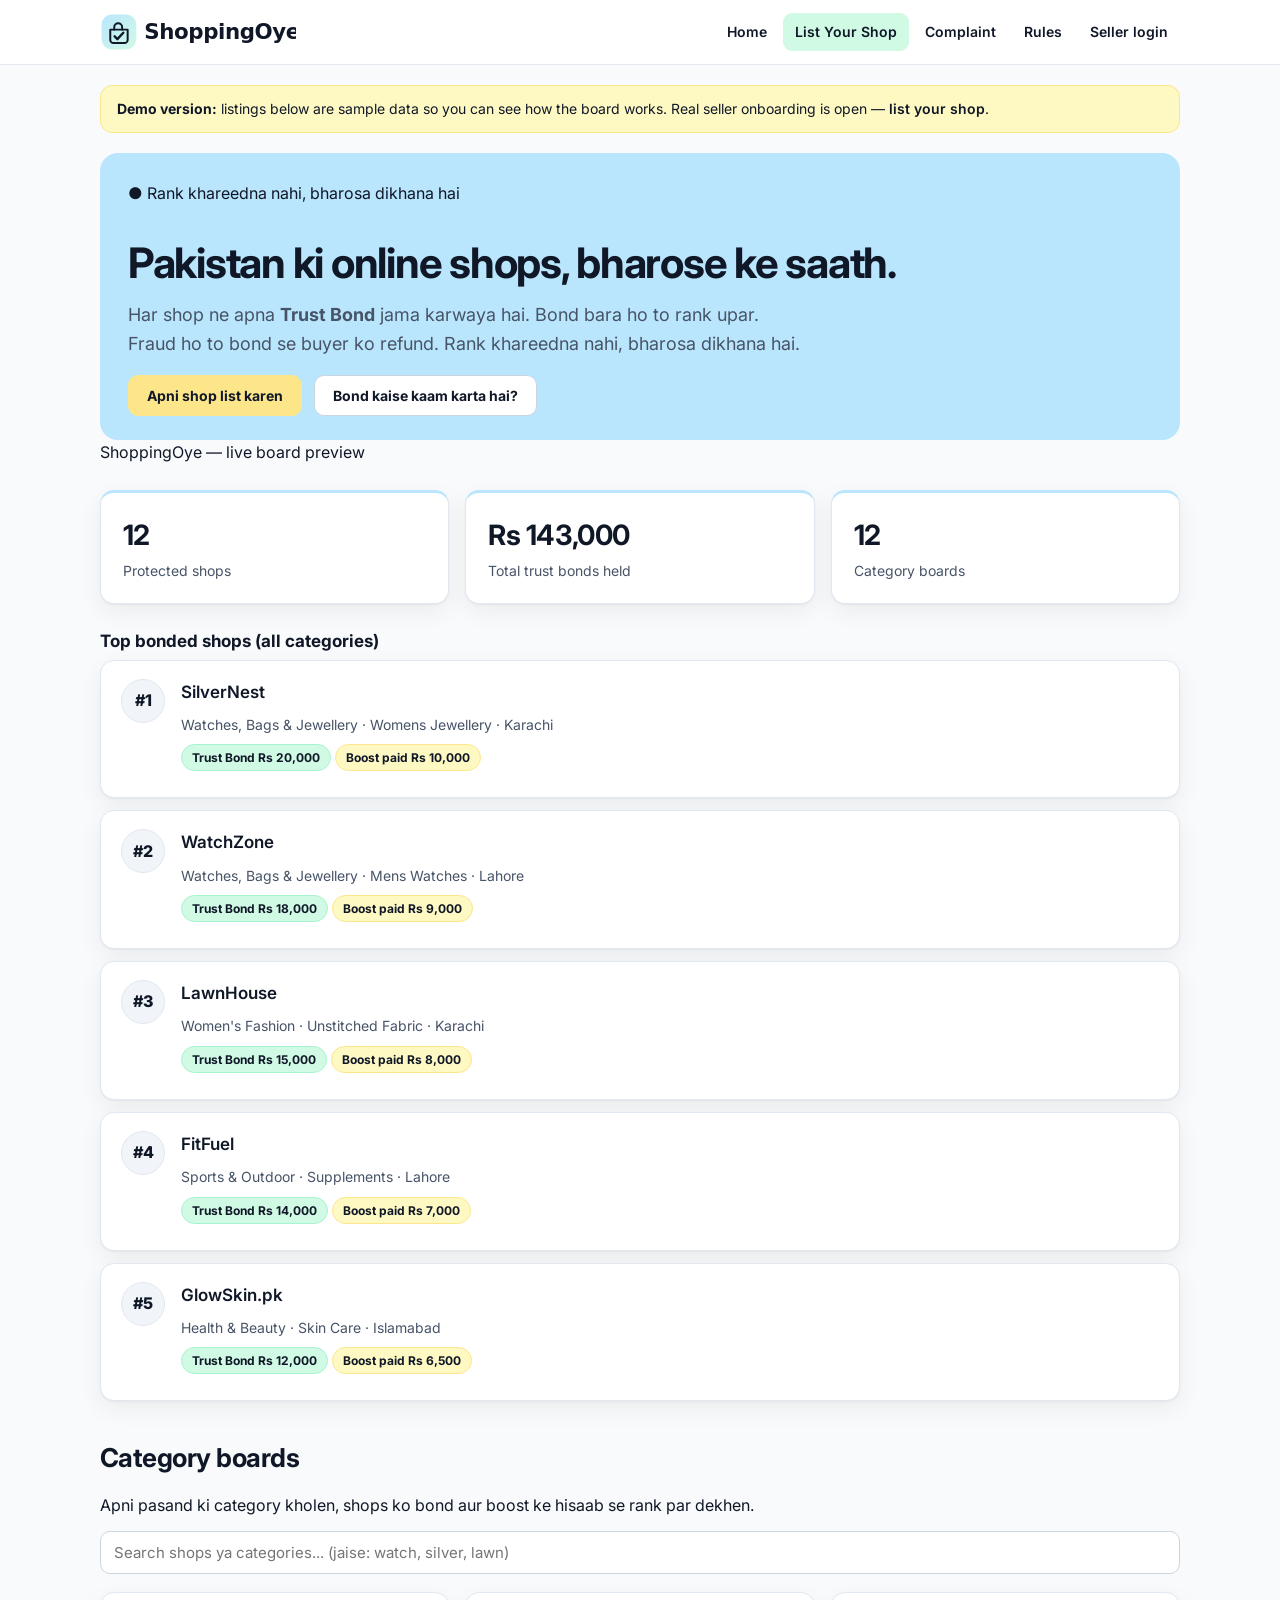
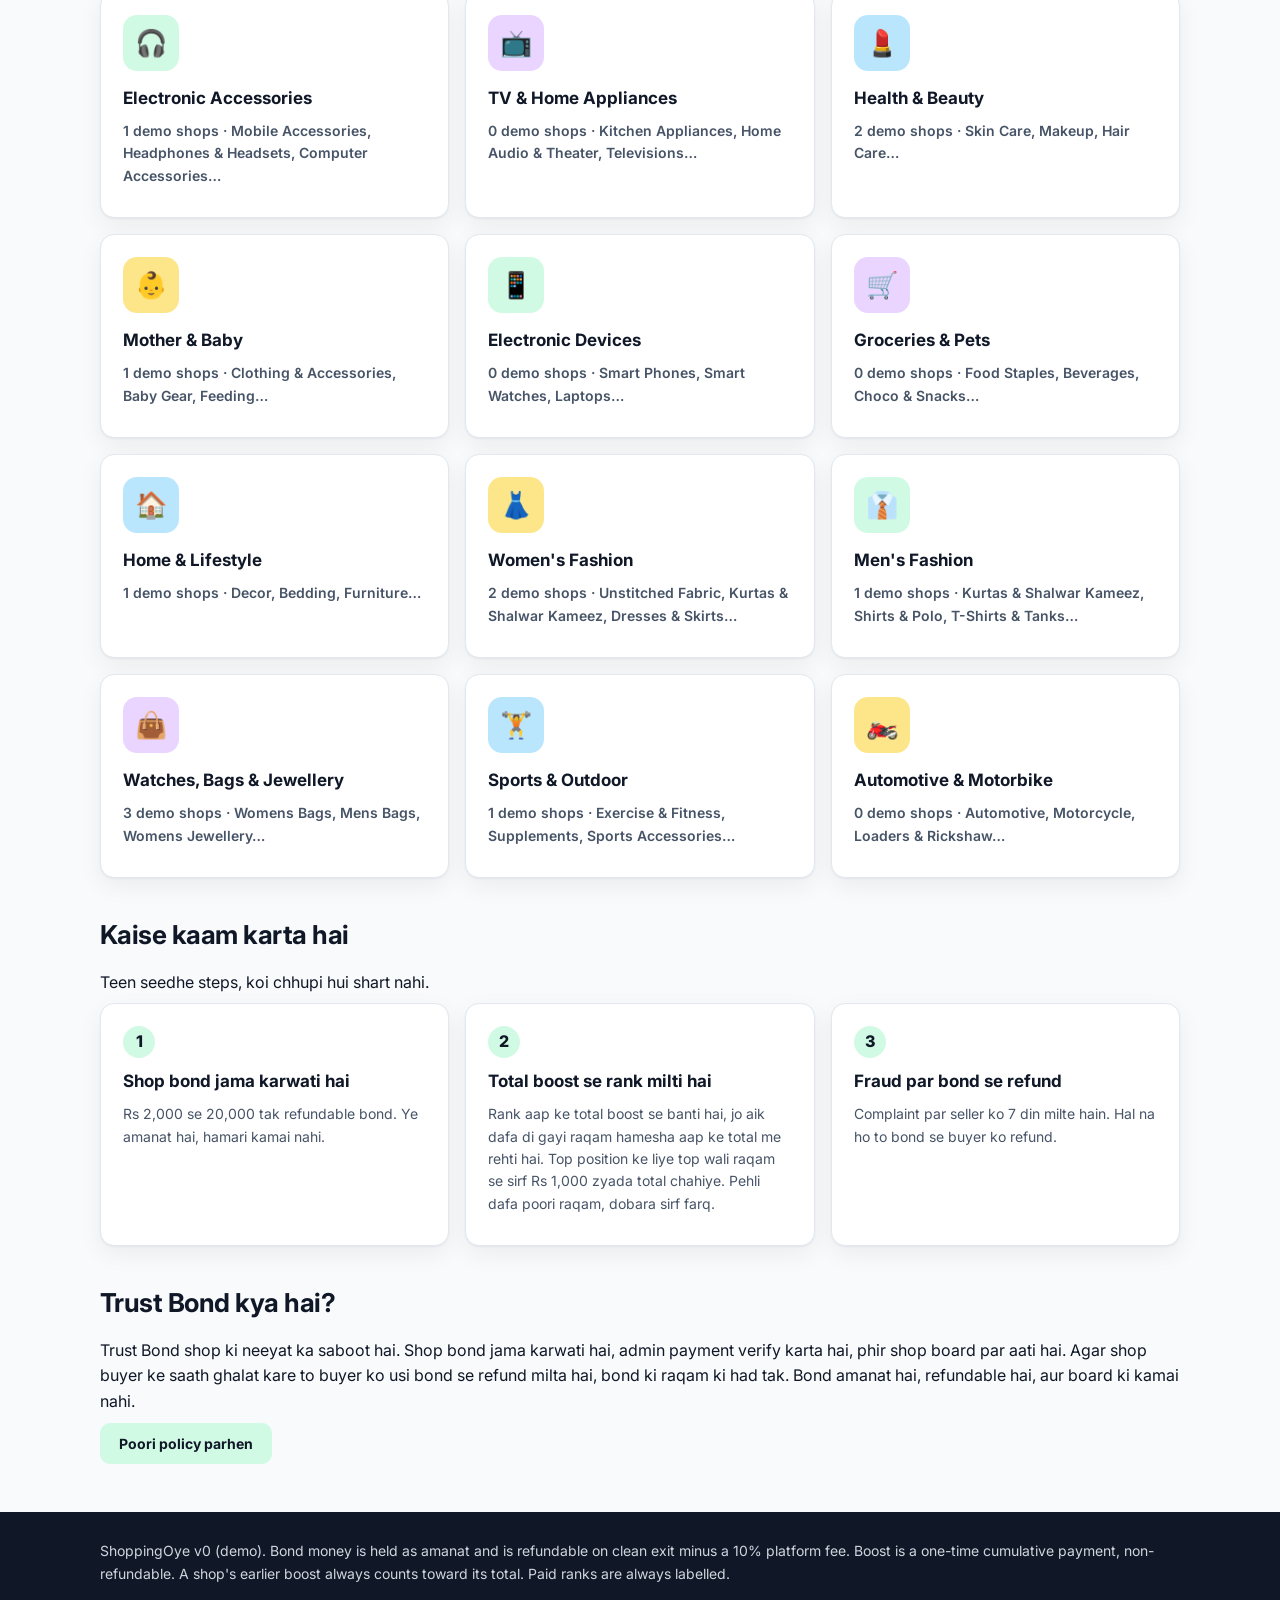
==== commit 83f9d30e: "Moonwalk redesign: cream/charcoal/orange SaaS design system v5" ====
--- a/index.html
+++ b/index.html
@@ -4,7 +4,7 @@
 <meta charset="utf-8">
 <meta name="viewport" content="width=device-width, initial-scale=1">
 <title>ShoppingOye — Pakistan ki bharosemand online shops</title>
-<link rel="stylesheet" href="assets/style.css?v=8">
+<link rel="stylesheet" href="assets/style.css?v=9">
 <link rel="icon" type="image/svg+xml" href="assets/logo-mark.svg">
 <link rel="preconnect" href="https://fonts.googleapis.com">
 <link rel="preconnect" href="https://fonts.gstatic.com" crossorigin>
@@ -25,30 +25,43 @@
   <div class="demo"><b>Demo version:</b> listings below are sample data so you can see how the board works. Real seller onboarding is open — <a href="submit.html">list your shop</a>.</div>
 
   <section class="hero">
-    <h1>Pakistan ki bharosemand online shops, aik board par.</h1>
+    <div class="trust-pill"><b>●</b> Rank khareedna nahi, bharosa dikhana hai</div>
+    <h1>Pakistan ki online shops, <span class="hero-accent">bharose</span> ke saath.</h1>
     <p>Har shop ne apna <b>Trust Bond</b> jama karwaya hai. Bond bara ho to rank upar. Fraud ho to bond se buyer ko refund. Rank khareedna nahi, bharosa dikhana hai.</p>
     <a class="btn gold" href="submit.html">Apni shop list karen</a>
     <a class="btn ghost" href="rules.html">Bond kaise kaam karta hai?</a>
   </section>
 
-  <div class="counters">
-    <div class="stat"><b id="c-shops">–</b><span>Protected shops</span></div>
-    <div class="stat"><b id="c-bond">–</b><span>Total trust bonds held</span></div>
-    <div class="stat"><b id="c-cats">12</b><span>Category boards</span></div>
+  <div class="preview">
+    <div class="preview-bar"><span class="dot"></span><span class="dot"></span><span class="dot"></span><span>ShoppingOye — live board preview</span></div>
+    <div class="preview-body">
+      <div class="counters">
+        <div class="stat"><b id="c-shops">–</b><span>Protected shops</span></div>
+        <div class="stat"><b id="c-bond">–</b><span>Total trust bonds held</span></div>
+        <div class="stat"><b id="c-cats">12</b><span>Category boards</span></div>
+      </div>
+      <h3>Top bonded shops (all categories)</h3>
+      <div id="top-shops"></div>
+    </div>
   </div>
 
-  <h2>Category boards</h2>
+  <h2 class="section-head">Category boards</h2>
+  <p class="section-sub">Apni pasand ki category kholen, shops ko bond aur boost ke hisaab se rank par dekhen.</p>
   <input id="shop-search" class="searchbox" placeholder="Search shops ya categories... (jaise: watch, silver, lawn)">
   <div class="grid" id="cat-grid"></div>
 
-  <h2>Top bonded shops (all categories)</h2>
-  <div id="top-shops"></div>
-
-  <h2>Kaise kaam karta hai</h2>
+  <h2 class="section-head">Kaise kaam karta hai</h2>
+  <p class="section-sub">Teen seedhe steps, koi chhupi hui shart nahi.</p>
   <div class="steps">
     <div class="step"><b>1</b><h3>Shop bond jama karwati hai</h3><p>Rs 2,000 se 20,000 tak refundable bond. Ye amanat hai, hamari kamai nahi.</p></div>
     <div class="step"><b>2</b><h3>Total boost se rank milti hai</h3><p>Rank aap ke total boost se banti hai, jo aik dafa di gayi raqam hamesha aap ke total me rehti hai. Top position ke liye top wali raqam se sirf Rs 1,000 zyada total chahiye. Pehli dafa poori raqam, dobara sirf farq.</p></div>
     <div class="step"><b>3</b><h3>Fraud par bond se refund</h3><p>Complaint par seller ko 7 din milte hain. Hal na ho to bond se buyer ko refund.</p></div>
+  </div>
+
+  <div class="peach-panel">
+    <h2>Trust Bond kya hai?</h2>
+    <p>Trust Bond shop ki neeyat ka saboot hai. Shop bond jama karwati hai, admin payment verify karta hai, phir shop board par aati hai. Agar shop buyer ke saath ghalat kare to buyer ko usi bond se refund milta hai, bond ki raqam ki had tak. Bond amanat hai, refundable hai, aur board ki kamai nahi.</p>
+    <p><a class="btn" href="rules.html">Poori policy parhen</a></p>
   </div>
 </div>
 <footer class="site"><div class="wrap">
--- a/assets/style.css
+++ b/assets/style.css
@@ -1,18 +1,19 @@
-/* ShoppingOye — premium design system v3 (2026-11-05, palette 2: deep forest + brass + cream) */
+/* ShoppingOye — pastel design system v4 (2026-11-06, Manasik screenshot palette: mint, lavender, sky, amber) */
 :root{
-  --bg:#FAF7F0; --surface:#FFFDF8; --surface-2:#F5F1E8;
-  --border:#E5DDCB; --border-strong:#CFC4AC;
-  --text:#1A1A1A; --muted:#6E675C; --muted-2:#9A917F;
-  --green:#0E3010; --green-dark:#081F0A; --green-soft:#E9EFE2;
-  --navy:#0E3010; --gold:#A4873E; --gold-soft:#F7F0DC; --gold-border:#D9C48A;
+  --bg:#F9FAFB; --surface:#ffffff; --surface-2:#F1F5F9;
+  --border:#E2E8F0; --border-strong:#CBD5E1;
+  --text:#101828; --muted:#475467; --muted-2:#98A2B3;
+  --green:#D1FAE5; --green-dark:#A7F3D0; --green-soft:#D1FAE5;
+  --navy:#101828; --gold:#FDE68A; --gold-soft:#FEF9C3; --gold-border:#FDE68A;
+  --mint:#D1FAE5; --lav:#E9D5FF; --sky:#BAE6FD; --amber:#FDE68A;
   --wa:#25d366; --danger:#dc2626; --danger-soft:#fef2f2;
-  --shadow:0 1px 2px rgba(26,26,26,.05),0 8px 24px rgba(26,26,26,.06);
+  --shadow:0 1px 2px rgba(16,24,40,.05),0 8px 24px rgba(16,24,40,.06);
   --radius:14px;
 }
 *{box-sizing:border-box}
 html{scroll-behavior:smooth}
 body{margin:0;font-family:"Inter",system-ui,-apple-system,"Segoe UI",Roboto,Arial,sans-serif;background:var(--bg);color:var(--text);line-height:1.6;-webkit-font-smoothing:antialiased}
-a{color:var(--green);text-decoration:none}
+a{color:var(--text);font-weight:600;text-decoration:none}
 a:hover{text-decoration:underline}
 .wrap{max-width:1120px;margin:0 auto;padding:0 20px}
 h1{font-size:42px;line-height:1.15;letter-spacing:-.03em;margin:32px 0 14px}
@@ -21,24 +22,24 @@
 p{margin:8px 0}
 
 /* ---- Header ---- */
-header.site{position:sticky;top:0;z-index:50;background:rgba(250,247,240,.92);backdrop-filter:blur(12px);border-bottom:1px solid var(--border)}
+header.site{position:sticky;top:0;z-index:50;background:rgba(255,255,255,.92);backdrop-filter:blur(12px);border-bottom:1px solid var(--border)}
 header.site .wrap{display:flex;align-items:center;justify-content:space-between;height:64px}
 .logo{font-size:21px;font-weight:800;letter-spacing:-.02em;color:var(--navy)}
 .logo:hover{text-decoration:none}
-.logo span{color:var(--green)}
+.logo span{color:var(--text)}
 nav.main{display:flex;gap:4px;align-items:center;flex-wrap:wrap}
 nav.main a{color:var(--text);font-weight:600;font-size:14px;padding:8px 12px;border-radius:9px}
-nav.main a:hover{background:#F5F1E8;text-decoration:none}
-nav.main a.cta{background:var(--green);color:#fff}
+nav.main a:hover{background:#F1F5F9;text-decoration:none}
+nav.main a.cta{background:var(--green);color:var(--text)}
 nav.main a.cta:hover{background:var(--green-dark)}
 
 /* ---- Buttons ---- */
-.btn{display:inline-block;background:var(--green);color:#fff;border:1px solid var(--green);padding:10px 18px;border-radius:10px;font-weight:700;font-size:14px;cursor:pointer;line-height:1.4}
+.btn{display:inline-block;background:var(--green);color:var(--text);border:1px solid var(--green);padding:10px 18px;border-radius:10px;font-weight:700;font-size:14px;cursor:pointer;line-height:1.4}
 .btn:hover{background:var(--green-dark);text-decoration:none}
-.btn.gold{background:var(--gold);border-color:var(--gold);color:#fff}
+.btn.gold{background:var(--gold);border-color:var(--gold);color:var(--text)}
 .btn.gold:hover{filter:brightness(1.05)}
 .btn.ghost{background:#fff;color:var(--text);border-color:var(--border-strong)}
-.btn.ghost:hover{background:#F8F4EA}
+.btn.ghost:hover{background:#F1F5F9}
 .btn.danger{background:var(--danger-soft);color:var(--danger);border-color:#fecaca}
 .btn.danger:hover{background:#fee2e2}
 .btn.wa{background:var(--wa);border-color:var(--wa)}
@@ -47,22 +48,23 @@
 .btn:disabled{opacity:.6;cursor:default}
 
 /* ---- Hero / notice / stats ---- */
-.hero{padding:20px 0 8px}
+.hero{background:var(--sky);border-radius:18px;padding:28px 28px 24px;margin-top:20px}
 .hero p{color:var(--muted);font-size:18px;max-width:680px}
 .hero .btn{margin:8px 8px 0 0}
-.demo{background:var(--gold-soft);border:1px solid var(--gold-border);color:#7a5f00;padding:12px 16px;border-radius:12px;font-size:14px;margin:20px 0}
+.demo{background:var(--gold-soft);border:1px solid var(--gold-border);color:var(--text);padding:12px 16px;border-radius:12px;font-size:14px;margin:20px 0}
 .counters{display:grid;grid-template-columns:repeat(3,1fr);gap:16px;margin:24px 0}
-.stat{background:var(--surface);border:1px solid var(--border);border-top:3px solid var(--gold);border-radius:var(--radius);padding:20px 22px;box-shadow:var(--shadow)}
+.stat{background:var(--surface);border:1px solid var(--border);border-top:3px solid var(--sky);border-radius:var(--radius);padding:20px 22px;box-shadow:var(--shadow)}
 .stat b{display:block;font-size:28px;letter-spacing:-.02em}
 .stat span{color:var(--muted);font-size:14px}
 
 /* ---- Category cards ---- */
 .grid{display:grid;grid-template-columns:repeat(3,1fr);gap:16px}
 .grid .card{display:block;background:var(--surface);border:1px solid var(--border);border-radius:var(--radius);padding:22px;box-shadow:var(--shadow);color:var(--text);position:relative;transition:transform .15s ease,border-color .15s ease,box-shadow .15s ease}
-.grid .card:hover{transform:translateY(-4px);border-color:var(--green);text-decoration:none}
-.grid .card .icon{width:56px;height:56px;border-radius:14px;display:flex;align-items:center;justify-content:center;font-size:26px;background:linear-gradient(135deg,#0E3010,#0E3010);color:#fff;margin-bottom:14px}
-.grid .card:nth-child(3n+2) .icon{background:linear-gradient(135deg,#A4873E,#7A6528)}
-.grid .card:nth-child(3n) .icon{background:linear-gradient(135deg,#0E3010,#0E3010)}
+.grid .card:hover{transform:translateY(-4px);border-color:var(--sky);text-decoration:none}
+.grid .card .icon{width:56px;height:56px;border-radius:14px;display:flex;align-items:center;justify-content:center;font-size:26px;background:var(--mint);color:var(--text);margin-bottom:14px}
+.grid .card:nth-child(4n+2) .icon{background:var(--lav)}
+.grid .card:nth-child(4n+3) .icon{background:var(--sky)}
+.grid .card:nth-child(4n) .icon{background:var(--amber)}
 .grid .card h3{font-size:17px}
 .grid .card p{color:var(--muted);font-size:14px}
 
@@ -70,7 +72,7 @@
 .shoprow{display:flex;gap:16px;background:var(--surface);border:1px solid var(--border);border-radius:var(--radius);padding:18px 20px;margin-bottom:12px;box-shadow:var(--shadow)}
 .shoprow .rank{width:44px;height:44px;min-width:44px;border-radius:50%;background:var(--surface-2);border:1px solid var(--border);display:flex;align-items:center;justify-content:center;font-weight:800;color:var(--navy)}
 .shoprow h3 a{color:var(--text)}
-.shoprow h3 a:hover{color:var(--green)}
+.shoprow h3 a:hover{color:var(--text)}
 .shoprow p{color:var(--muted);font-size:14px}
 .shoprow .actions{margin-top:10px}
 
@@ -80,32 +82,32 @@
 table.lb th{text-align:left;padding:14px 18px;color:var(--muted);font-size:12px;text-transform:uppercase;letter-spacing:.06em;border-bottom:1px solid var(--border);background:var(--surface-2)}
 table.lb td{padding:16px 18px;border-bottom:1px solid var(--border);vertical-align:middle}
 table.lb tr:last-child td{border-bottom:none}
-table.lb tbody tr:hover{background:#F8F4EA}
+table.lb tbody tr:hover{background:#F1F5F9}
 table.lb td.num,table.lb th.num{text-align:right;font-variant-numeric:tabular-nums}
 .ranknum{display:inline-flex;width:36px;height:36px;border-radius:50%;align-items:center;justify-content:center;font-weight:800;font-size:14px;background:var(--surface-2);border:1px solid var(--border);color:var(--navy)}
 .ranknum.r1{background:#fef3c7;border-color:#fde68a;color:#92400e}
-.ranknum.r2{background:#F5F1E8;border-color:#e2e8f0;color:#475569}
+.ranknum.r2{background:#F1F5F9;border-color:#e2e8f0;color:#475569}
 .ranknum.r3{background:#ffedd5;border-color:#fed7aa;color:#9a3412}
 .shopcell{display:flex;gap:12px;align-items:center}
-.miniavatar{width:44px;height:44px;min-width:44px;border-radius:12px;background:linear-gradient(135deg,#0E3010,#0E3010);color:#fff;display:flex;align-items:center;justify-content:center;font-size:20px;font-weight:800}
+.miniavatar{width:44px;height:44px;min-width:44px;border-radius:12px;background:var(--sky);color:var(--text);display:flex;align-items:center;justify-content:center;font-size:20px;font-weight:800}
 .shopcell a{color:var(--text);font-weight:700;font-size:15px}
-.shopcell a:hover{color:var(--green)}
+.shopcell a:hover{color:var(--text)}
 .shopcell span{display:block;color:var(--muted);font-size:13px}
 
 /* ---- Badges / climb ---- */
-.badge{display:inline-block;background:var(--green-soft);color:var(--green);border:1px solid #C9D6BE;padding:3px 10px;border-radius:999px;font-size:12px;font-weight:700}
-.badge.goldb{background:var(--gold-soft);color:var(--gold);border-color:var(--gold-border)}
+.badge{display:inline-block;background:var(--green-soft);color:var(--text);border:1px solid #A7F3D0;padding:3px 10px;border-radius:999px;font-size:12px;font-weight:700}
+.badge.goldb{background:var(--gold-soft);color:var(--text);border-color:var(--gold-border)}
 .badge.muted{background:#EFEAE0;color:var(--muted);border-color:var(--border)}
-.climb{background:var(--gold-soft);border:1px solid var(--gold-border);color:#7a5f00;padding:12px 16px;border-radius:12px;font-size:14px;margin:16px 0}
+.climb{background:var(--gold-soft);border:1px solid var(--gold-border);color:var(--text);padding:12px 16px;border-radius:12px;font-size:14px;margin:16px 0}
 
 /* ---- Shop page ---- */
 .shop-hero{display:flex;gap:20px;background:var(--surface);border:1px solid var(--border);border-radius:var(--radius);padding:26px;box-shadow:var(--shadow);margin-top:20px;align-items:flex-start}
-.avatar{width:76px;height:76px;min-width:76px;border-radius:18px;background:linear-gradient(135deg,#0E3010,#0E3010);color:#fff;display:flex;align-items:center;justify-content:center;font-size:34px;font-weight:800}
+.avatar{width:76px;height:76px;min-width:76px;border-radius:18px;background:var(--sky);color:var(--text);display:flex;align-items:center;justify-content:center;font-size:34px;font-weight:800}
 .shop-hero h2{margin:0 0 6px}
 .shop-hero p{color:var(--muted);font-size:14px}
 .pcard{background:var(--surface);border:1px solid var(--border);border-radius:var(--radius);overflow:hidden;box-shadow:var(--shadow);padding-bottom:18px;transition:transform .15s ease}
 .pcard:hover{transform:translateY(-3px)}
-.pimg{height:170px;background:linear-gradient(135deg,#F5F1E8,#E9E2D0);display:flex;align-items:center;justify-content:center;font-size:40px;overflow:hidden}
+.pimg{height:170px;background:linear-gradient(135deg,#F9FAFB,#BAE6FD);display:flex;align-items:center;justify-content:center;font-size:40px;overflow:hidden}
 .pimg img{width:100%;height:100%;object-fit:cover}
 .pcard h3,.pcard p,.pcard .price,.pcard .actions{padding-left:16px;padding-right:16px}
 .pcard h3{margin-top:14px}
@@ -120,7 +122,7 @@
 /* ---- Steps ---- */
 .steps{display:grid;grid-template-columns:repeat(3,1fr);gap:16px}
 .step{background:var(--surface);border:1px solid var(--border);border-radius:var(--radius);padding:22px;box-shadow:var(--shadow)}
-.step>b{display:inline-flex;width:32px;height:32px;border-radius:50%;background:var(--green-soft);color:var(--green);align-items:center;justify-content:center;font-weight:800;margin-bottom:10px}
+.step>b{display:inline-flex;width:32px;height:32px;border-radius:50%;background:var(--green-soft);color:var(--text);align-items:center;justify-content:center;font-weight:800;margin-bottom:10px}
 .step p{color:var(--muted);font-size:14px}
 
 /* ---- Forms ---- */
@@ -128,10 +130,10 @@
 label{display:block;font-weight:600;font-size:14px;margin:16px 0 6px}
 label:first-child{margin-top:0}
 input,select,textarea{width:100%;padding:11px 13px;border:1px solid var(--border-strong);border-radius:10px;font-size:15px;font-family:inherit;background:#fff;color:var(--text)}
-input:focus,select:focus,textarea:focus{outline:none;border-color:var(--green);box-shadow:0 0 0 3px var(--green-soft)}
+input:focus,select:focus,textarea:focus{outline:none;border-color:var(--sky);box-shadow:0 0 0 3px var(--green-soft)}
 textarea{min-height:90px;resize:vertical}
 .searchbox{margin:4px 0 18px;background:var(--surface)}
-.success{display:none;background:var(--green-soft);border:1px solid #C9D6BE;color:#0E3010;padding:16px 18px;border-radius:12px;margin-top:18px}
+.success{display:none;background:var(--green-soft);border:1px solid #A7F3D0;color:var(--text);padding:16px 18px;border-radius:12px;margin-top:18px}
 .success[style*="block"]{display:block}
 
 /* ---- Rules table ---- */
@@ -141,7 +143,7 @@
 table.rules th{background:var(--surface-2);color:var(--muted);font-size:13px}
 
 /* ---- Footer ---- */
-footer.site{background:var(--navy);color:#B8AD93;margin-top:48px;padding:28px 0;font-size:14px}
+footer.site{background:var(--navy);color:#D0D5DD;margin-top:48px;padding:28px 0;font-size:14px}
 footer.site .wrap{max-width:1120px}
 
 /* ---- Responsive ---- */
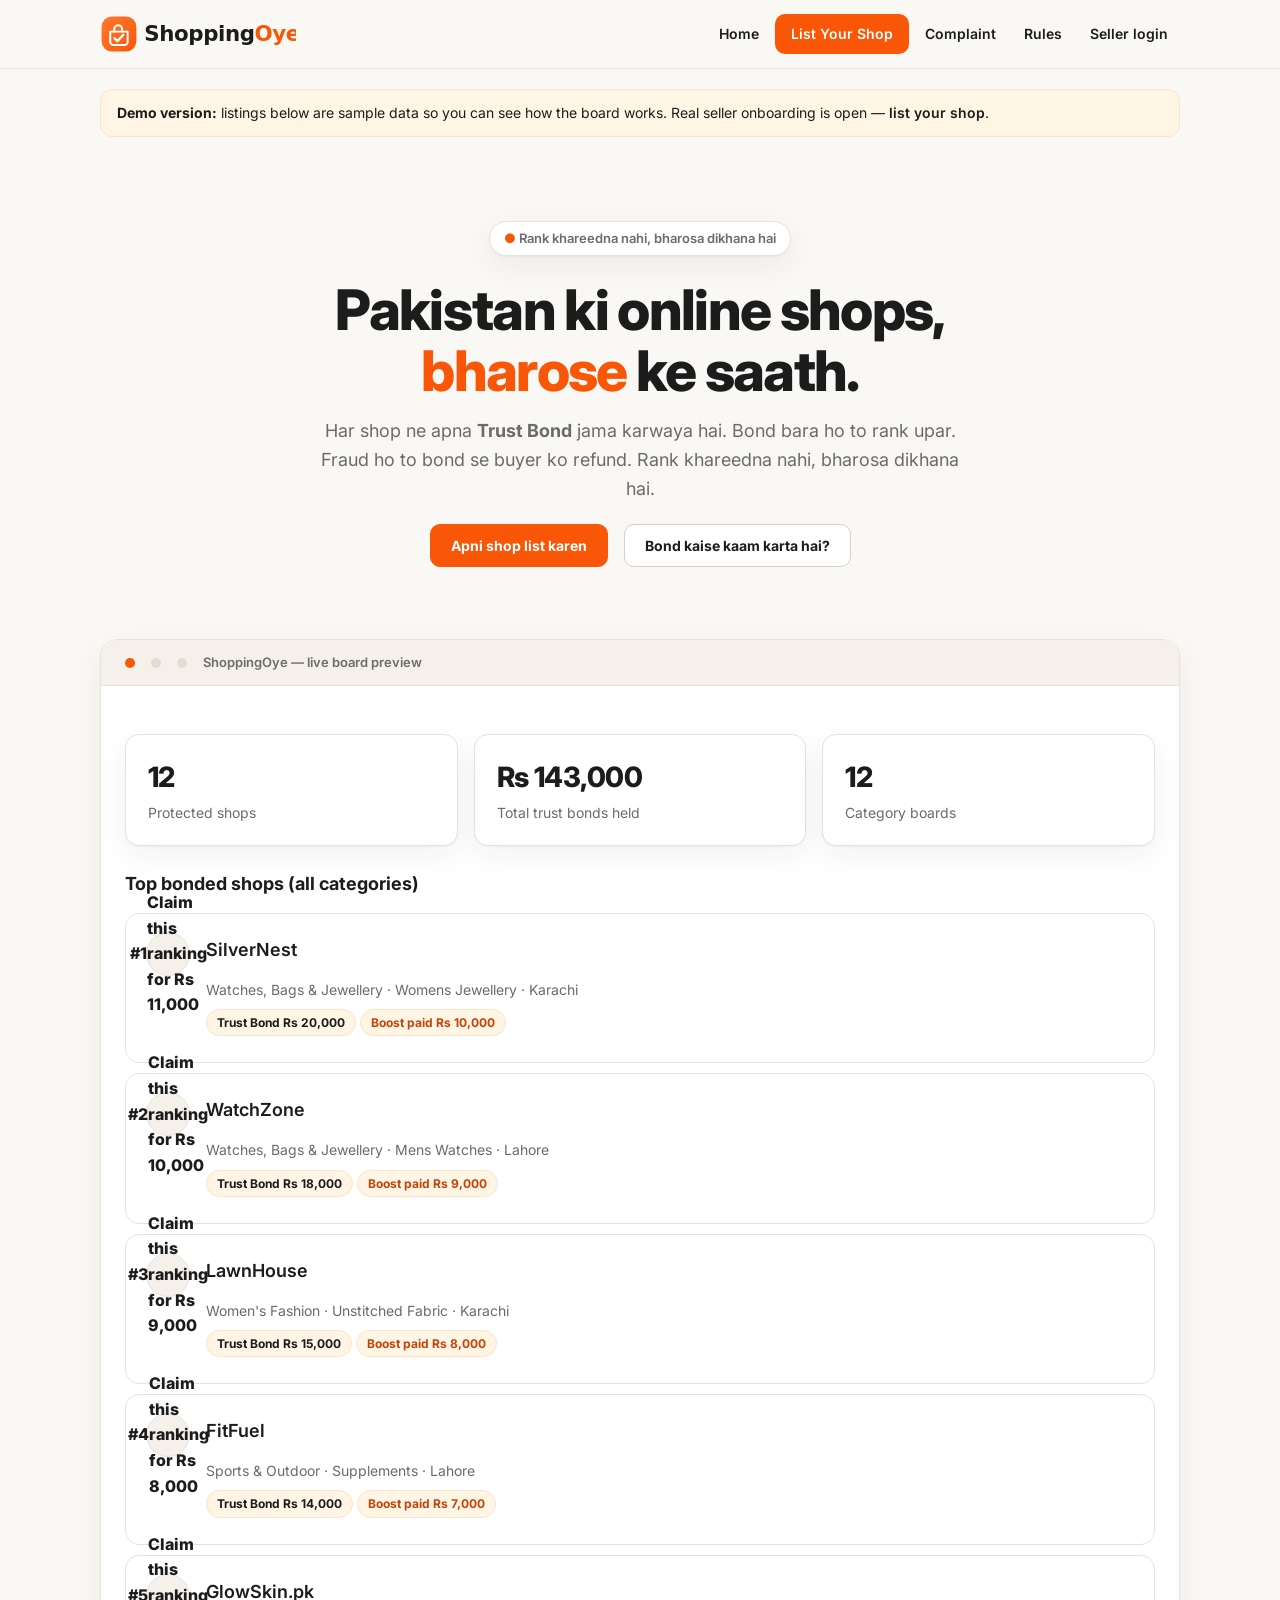
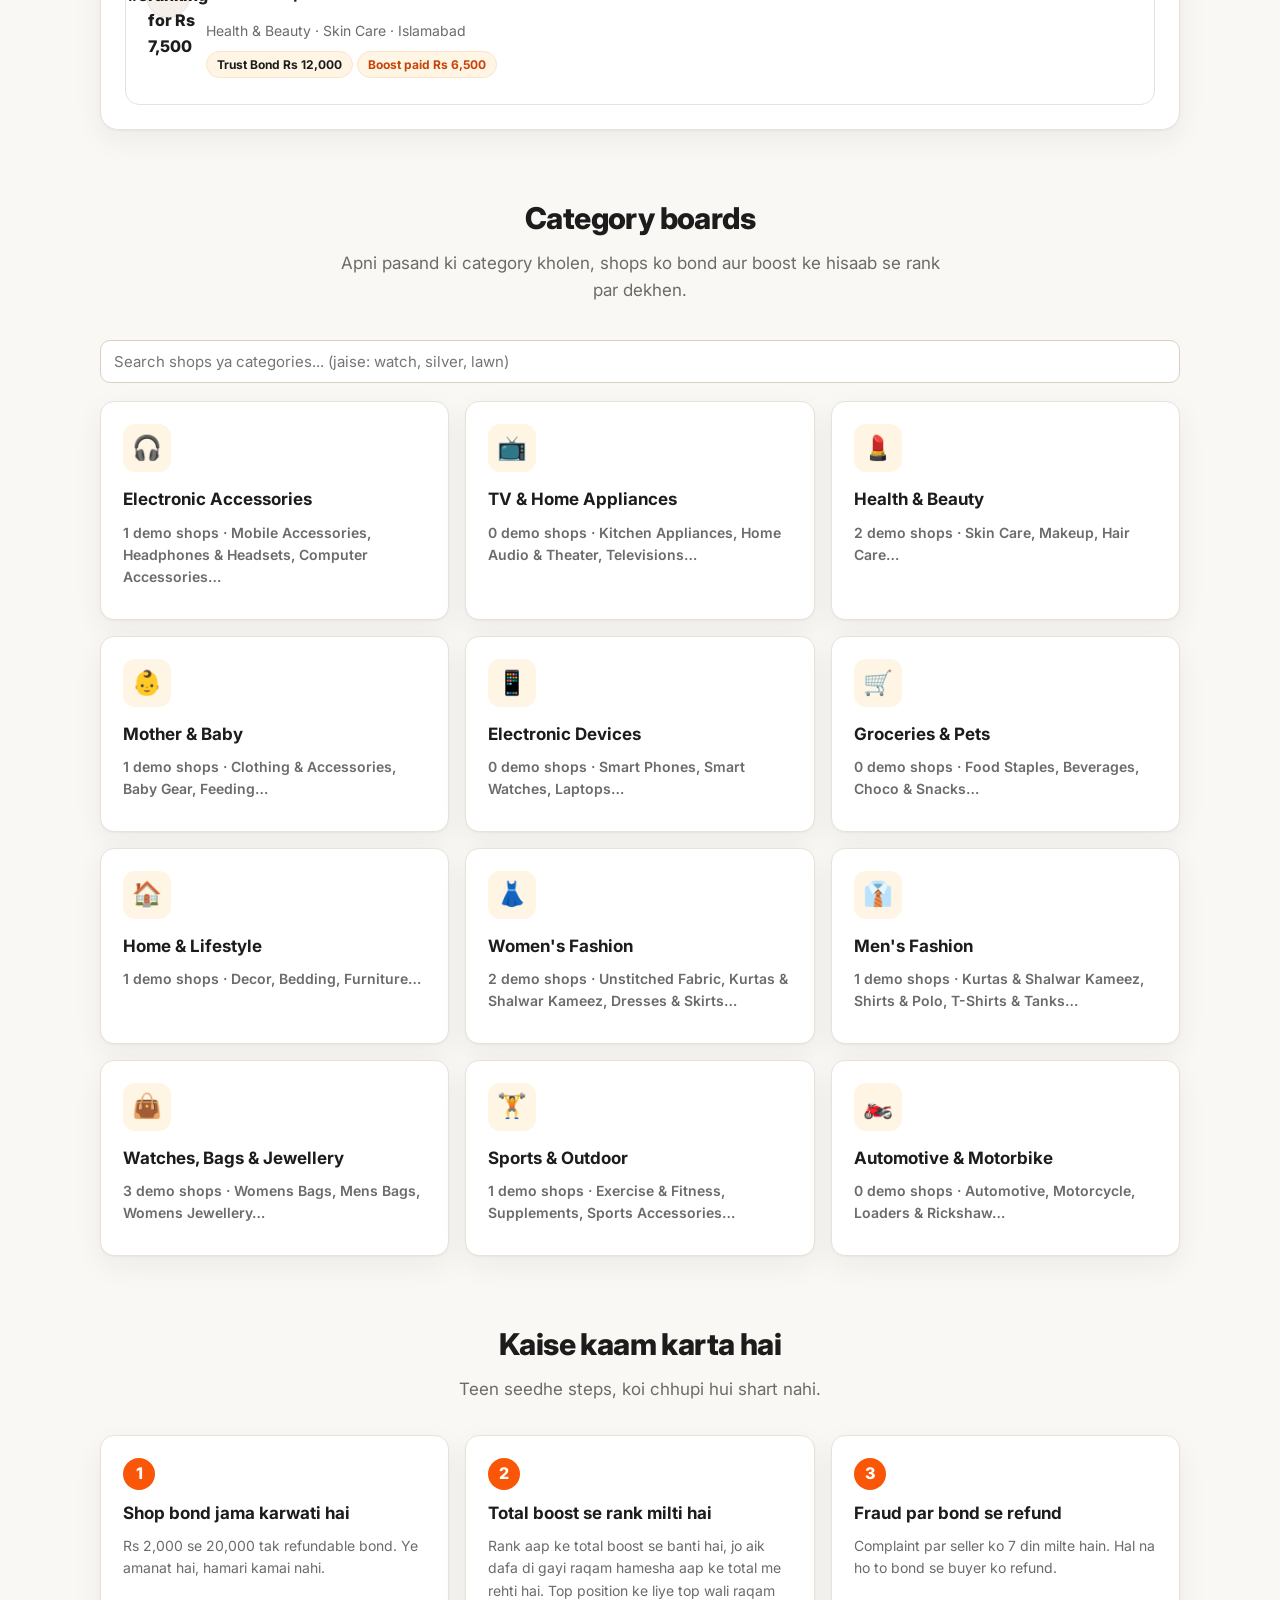
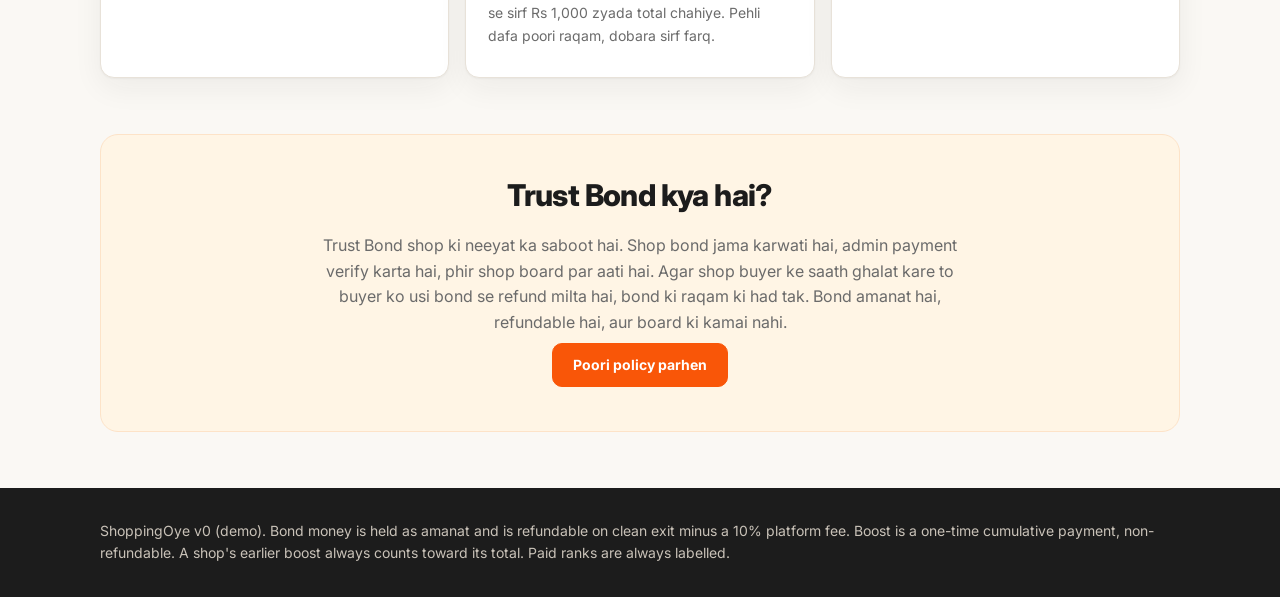
==== commit ea29c94f: "Phase 18: leaderboard claim popup, medal rank colours, homepage preview animation" ====
--- a/index.html
+++ b/index.html
@@ -4,7 +4,7 @@
 <meta charset="utf-8">
 <meta name="viewport" content="width=device-width, initial-scale=1">
 <title>ShoppingOye — Pakistan ki bharosemand online shops</title>
-<link rel="stylesheet" href="assets/style.css?v=9">
+<link rel="stylesheet" href="assets/style.css?v=10">
 <link rel="icon" type="image/svg+xml" href="assets/logo-mark.svg">
 <link rel="preconnect" href="https://fonts.googleapis.com">
 <link rel="preconnect" href="https://fonts.gstatic.com" crossorigin>
@@ -79,7 +79,7 @@
 }).join("");
 const top = [...SHOPS].sort((a,b)=>(b.boost-a.boost)||(b.bond-a.bond)).slice(0,5);
 document.getElementById("top-shops").innerHTML = top.map((s,i) => `
-  <div class="shoprow"><div class="rank">#${i+1}</div><div>
+  <div class="shoprow"><div class="rank ${i===0?"r1":i===1?"r2":i===2?"r3":""}" tabindex="0">#${i+1}<span class="claim-tip">Claim this ranking for ${money(s.boost + 1000)}</span></div><div>
     <h3><a href="shop.html?id=${s.id}">${s.name}</a></h3>
     <p>${catBySlug(s.cat).name} · ${s.tag} · ${s.city}</p>
     <p><span class="badge">Trust Bond ${money(s.bond)}</span> ${s.bondVerified ? `<span class="badge">✓ Bond Protected</span>` : ""} <span class="badge goldb">Boost paid ${money(s.boost)}</span></p>
@@ -98,6 +98,17 @@
 document.getElementById("shop-search").addEventListener("input", applyFilter);
 render();
 loadLiveShops().then(render);
+/* Smooth reveal for the live-board preview (second section). */
+(function(){
+  var pv = document.querySelector(".preview");
+  if(!pv) return;
+  pv.classList.add("reveal");
+  if(!("IntersectionObserver" in window)){ pv.classList.add("in"); return; }
+  var io = new IntersectionObserver(function(entries){
+    entries.forEach(function(e){ if(e.isIntersecting){ pv.classList.add("in"); io.disconnect(); } });
+  }, {threshold:.12});
+  io.observe(pv);
+})();
 </script>
 </body>
 </html>
--- a/assets/style.css
+++ b/assets/style.css
@@ -1,14 +1,19 @@
-/* ShoppingOye — pastel design system v4 (2026-11-06, Manasik screenshot palette: mint, lavender, sky, amber) */
+/* ShoppingOye — Moonwalk design system v5 (2026-11-06, Moonwalk SaaS reference)
+   Warm cream page, charcoal text, ONE orange accent. Inter throughout.
+   Every class name from v4 is kept, so all 8 pages work unchanged. */
 :root{
-  --bg:#F9FAFB; --surface:#ffffff; --surface-2:#F1F5F9;
-  --border:#E2E8F0; --border-strong:#CBD5E1;
-  --text:#101828; --muted:#475467; --muted-2:#98A2B3;
-  --green:#D1FAE5; --green-dark:#A7F3D0; --green-soft:#D1FAE5;
-  --navy:#101828; --gold:#FDE68A; --gold-soft:#FEF9C3; --gold-border:#FDE68A;
-  --mint:#D1FAE5; --lav:#E9D5FF; --sky:#BAE6FD; --amber:#FDE68A;
+  --bg:#FAF8F4; --surface:#ffffff; --surface-2:#F5F1EA;
+  --border:#E8E2D9; --border-strong:#D8D0C2;
+  --text:#1C1C1C; --muted:#6B6B6B; --muted-2:#9A938A;
+  --accent:#F95608; --accent-dark:#D94804; --accent-soft:#FFF5E5; --accent-border:#FDE3C8;
   --wa:#25d366; --danger:#dc2626; --danger-soft:#fef2f2;
-  --shadow:0 1px 2px rgba(16,24,40,.05),0 8px 24px rgba(16,24,40,.06);
+  --shadow:0 1px 2px rgba(28,28,28,.04),0 10px 30px rgba(28,28,28,.06);
   --radius:14px;
+  /* Legacy v4 variable names, aliased to the new palette so any old
+     reference still resolves to a Moonwalk color. */
+  --green:#FFF5E5; --green-dark:#FDE3C8; --green-soft:#FFF5E5;
+  --navy:#1C1C1C; --gold:#FFF5E5; --gold-soft:#FFF5E5; --gold-border:#FDE3C8;
+  --mint:#FFF5E5; --lav:#FFF5E5; --sky:#FFF5E5; --amber:#FFF5E5;
 }
 *{box-sizing:border-box}
 html{scroll-behavior:smooth}
@@ -16,63 +21,84 @@
 a{color:var(--text);font-weight:600;text-decoration:none}
 a:hover{text-decoration:underline}
 .wrap{max-width:1120px;margin:0 auto;padding:0 20px}
-h1{font-size:42px;line-height:1.15;letter-spacing:-.03em;margin:32px 0 14px}
-h2{font-size:26px;letter-spacing:-.02em;margin:36px 0 14px}
-h3{font-size:17px;margin:0 0 4px}
+h1{font-size:56px;line-height:1.08;letter-spacing:-.03em;margin:24px 0 16px;font-weight:800}
+h2{font-size:30px;letter-spacing:-.02em;margin:40px 0 14px;font-weight:800}
+h3{font-size:17px;margin:0 0 4px;font-weight:700}
 p{margin:8px 0}
 
 /* ---- Header ---- */
-header.site{position:sticky;top:0;z-index:50;background:rgba(255,255,255,.92);backdrop-filter:blur(12px);border-bottom:1px solid var(--border)}
-header.site .wrap{display:flex;align-items:center;justify-content:space-between;height:64px}
-.logo{font-size:21px;font-weight:800;letter-spacing:-.02em;color:var(--navy)}
+header.site{position:sticky;top:0;z-index:50;background:rgba(250,248,244,.92);backdrop-filter:blur(12px);border-bottom:1px solid var(--border)}
+header.site .wrap{display:flex;align-items:center;justify-content:space-between;height:68px}
+.logo{font-size:21px;font-weight:800;letter-spacing:-.02em;color:var(--text)}
 .logo:hover{text-decoration:none}
 .logo span{color:var(--text)}
 nav.main{display:flex;gap:4px;align-items:center;flex-wrap:wrap}
 nav.main a{color:var(--text);font-weight:600;font-size:14px;padding:8px 12px;border-radius:9px}
-nav.main a:hover{background:#F1F5F9;text-decoration:none}
-nav.main a.cta{background:var(--green);color:var(--text)}
-nav.main a.cta:hover{background:var(--green-dark)}
+nav.main a:hover{background:#F1EBE1;text-decoration:none}
+nav.main a.cta{background:var(--accent);color:#fff;padding:9px 16px;border-radius:10px}
+nav.main a.cta:hover{background:var(--accent-dark)}
 
 /* ---- Buttons ---- */
-.btn{display:inline-block;background:var(--green);color:var(--text);border:1px solid var(--green);padding:10px 18px;border-radius:10px;font-weight:700;font-size:14px;cursor:pointer;line-height:1.4}
-.btn:hover{background:var(--green-dark);text-decoration:none}
-.btn.gold{background:var(--gold);border-color:var(--gold);color:var(--text)}
-.btn.gold:hover{filter:brightness(1.05)}
+.btn{display:inline-block;background:var(--accent);color:#fff;border:1px solid var(--accent);padding:11px 20px;border-radius:10px;font-weight:700;font-size:14px;cursor:pointer;line-height:1.4}
+.btn:hover{background:var(--accent-dark);border-color:var(--accent-dark);text-decoration:none}
+.btn.gold{background:var(--accent);border-color:var(--accent);color:#fff}
+.btn.gold:hover{background:var(--accent-dark);border-color:var(--accent-dark)}
 .btn.ghost{background:#fff;color:var(--text);border-color:var(--border-strong)}
-.btn.ghost:hover{background:#F1F5F9}
+.btn.ghost:hover{background:#F5F1EA}
 .btn.danger{background:var(--danger-soft);color:var(--danger);border-color:#fecaca}
 .btn.danger:hover{background:#fee2e2}
-.btn.wa{background:var(--wa);border-color:var(--wa)}
+.btn.wa{background:var(--wa);border-color:var(--wa);color:#fff}
 .btn.wa:hover{filter:brightness(1.05)}
 .btn.small{padding:7px 13px;font-size:13px;border-radius:8px}
 .btn:disabled{opacity:.6;cursor:default}
 
-/* ---- Hero / notice / stats ---- */
-.hero{background:var(--sky);border-radius:18px;padding:28px 28px 24px;margin-top:20px}
-.hero p{color:var(--muted);font-size:18px;max-width:680px}
-.hero .btn{margin:8px 8px 0 0}
-.demo{background:var(--gold-soft);border:1px solid var(--gold-border);color:var(--text);padding:12px 16px;border-radius:12px;font-size:14px;margin:20px 0}
+/* ---- Hero (Moonwalk-style, centered) ---- */
+.hero{text-align:center;padding:64px 24px 40px;margin-top:8px}
+.hero h1{max-width:780px;margin-left:auto;margin-right:auto}
+.hero .hero-accent{color:var(--accent)}
+.hero p{color:var(--muted);font-size:18px;max-width:640px;margin-left:auto;margin-right:auto}
+.hero .btn{margin:12px 6px 0}
+.trust-pill{display:inline-block;background:var(--surface);border:1px solid var(--border);border-radius:999px;padding:6px 14px;font-size:13px;font-weight:600;color:var(--muted);box-shadow:var(--shadow)}
+.trust-pill b{color:var(--accent);font-weight:800}
+
+/* ---- Product preview card (browser-chrome dashboard preview) ---- */
+.preview{background:var(--surface);border:1px solid var(--border);border-radius:18px;box-shadow:var(--shadow);margin:32px 0 24px;overflow:hidden}
+.preview-bar{display:flex;align-items:center;gap:8px;padding:12px 16px;border-bottom:1px solid var(--border);background:var(--surface-2)}
+.preview-bar .dot{width:10px;height:10px;border-radius:50%;background:#E3DCCF}
+.preview-bar .dot:first-child{background:var(--accent)}
+.preview-bar span{margin-left:8px;font-size:13px;color:var(--muted);font-weight:600}
+.preview-body{padding:24px}
+.preview-body h3{font-size:18px;margin:4px 0 14px}
+.preview .shoprow{box-shadow:none;margin-bottom:10px}
+.preview .shoprow:last-child{margin-bottom:0}
+
+/* ---- Section headings (centered, Moonwalk-style) ---- */
+.section-head{text-align:center;margin:64px 0 8px}
+.section-sub{text-align:center;color:var(--muted);font-size:17px;max-width:620px;margin:0 auto 32px}
+.peach-panel{background:var(--accent-soft);border:1px solid var(--accent-border);border-radius:18px;padding:36px 32px;margin:56px 0;text-align:center}
+.peach-panel h2{margin-top:0}
+.peach-panel p{color:var(--muted);max-width:640px;margin-left:auto;margin-right:auto}
+
+/* ---- Notice / stats ---- */
+.demo{background:var(--accent-soft);border:1px solid var(--accent-border);color:var(--text);padding:12px 16px;border-radius:12px;font-size:14px;margin:20px 0}
 .counters{display:grid;grid-template-columns:repeat(3,1fr);gap:16px;margin:24px 0}
-.stat{background:var(--surface);border:1px solid var(--border);border-top:3px solid var(--sky);border-radius:var(--radius);padding:20px 22px;box-shadow:var(--shadow)}
-.stat b{display:block;font-size:28px;letter-spacing:-.02em}
+.stat{background:var(--surface);border:1px solid var(--border);border-radius:var(--radius);padding:20px 22px;box-shadow:var(--shadow)}
+.stat b{display:block;font-size:28px;letter-spacing:-.02em;font-weight:800}
 .stat span{color:var(--muted);font-size:14px}
 
-/* ---- Category cards ---- */
+/* ---- Category cards (feature grid) ---- */
 .grid{display:grid;grid-template-columns:repeat(3,1fr);gap:16px}
 .grid .card{display:block;background:var(--surface);border:1px solid var(--border);border-radius:var(--radius);padding:22px;box-shadow:var(--shadow);color:var(--text);position:relative;transition:transform .15s ease,border-color .15s ease,box-shadow .15s ease}
-.grid .card:hover{transform:translateY(-4px);border-color:var(--sky);text-decoration:none}
-.grid .card .icon{width:56px;height:56px;border-radius:14px;display:flex;align-items:center;justify-content:center;font-size:26px;background:var(--mint);color:var(--text);margin-bottom:14px}
-.grid .card:nth-child(4n+2) .icon{background:var(--lav)}
-.grid .card:nth-child(4n+3) .icon{background:var(--sky)}
-.grid .card:nth-child(4n) .icon{background:var(--amber)}
+.grid .card:hover{transform:translateY(-4px);border-color:var(--accent);text-decoration:none;box-shadow:0 2px 4px rgba(28,28,28,.05),0 16px 36px rgba(28,28,28,.09)}
+.grid .card .icon{width:48px;height:48px;border-radius:12px;display:flex;align-items:center;justify-content:center;font-size:24px;background:var(--accent-soft);color:var(--text);margin-bottom:14px}
 .grid .card h3{font-size:17px}
 .grid .card p{color:var(--muted);font-size:14px}
 
 /* ---- Top shops list (homepage) ---- */
 .shoprow{display:flex;gap:16px;background:var(--surface);border:1px solid var(--border);border-radius:var(--radius);padding:18px 20px;margin-bottom:12px;box-shadow:var(--shadow)}
-.shoprow .rank{width:44px;height:44px;min-width:44px;border-radius:50%;background:var(--surface-2);border:1px solid var(--border);display:flex;align-items:center;justify-content:center;font-weight:800;color:var(--navy)}
+.shoprow .rank{width:44px;height:44px;min-width:44px;border-radius:50%;background:var(--surface-2);border:1px solid var(--border);display:flex;align-items:center;justify-content:center;font-weight:800;color:var(--text)}
 .shoprow h3 a{color:var(--text)}
-.shoprow h3 a:hover{color:var(--text)}
+.shoprow h3 a:hover{color:var(--accent)}
 .shoprow p{color:var(--muted);font-size:14px}
 .shoprow .actions{margin-top:10px}
 
@@ -82,32 +108,32 @@
 table.lb th{text-align:left;padding:14px 18px;color:var(--muted);font-size:12px;text-transform:uppercase;letter-spacing:.06em;border-bottom:1px solid var(--border);background:var(--surface-2)}
 table.lb td{padding:16px 18px;border-bottom:1px solid var(--border);vertical-align:middle}
 table.lb tr:last-child td{border-bottom:none}
-table.lb tbody tr:hover{background:#F1F5F9}
+table.lb tbody tr:hover{background:#FBF8F2}
 table.lb td.num,table.lb th.num{text-align:right;font-variant-numeric:tabular-nums}
-.ranknum{display:inline-flex;width:36px;height:36px;border-radius:50%;align-items:center;justify-content:center;font-weight:800;font-size:14px;background:var(--surface-2);border:1px solid var(--border);color:var(--navy)}
-.ranknum.r1{background:#fef3c7;border-color:#fde68a;color:#92400e}
-.ranknum.r2{background:#F1F5F9;border-color:#e2e8f0;color:#475569}
-.ranknum.r3{background:#ffedd5;border-color:#fed7aa;color:#9a3412}
+.ranknum{display:inline-flex;width:36px;height:36px;border-radius:50%;align-items:center;justify-content:center;font-weight:800;font-size:14px;background:var(--surface-2);border:1px solid var(--border);color:var(--text)}
+.ranknum.r1{background:#FDE8D8;border-color:var(--accent);color:#C74307}
+.ranknum.r2{background:#F5F1EA;border-color:#E8E2D9;color:#6B6B6B}
+.ranknum.r3{background:var(--accent-soft);border-color:var(--accent-border);color:#9A3412}
 .shopcell{display:flex;gap:12px;align-items:center}
-.miniavatar{width:44px;height:44px;min-width:44px;border-radius:12px;background:var(--sky);color:var(--text);display:flex;align-items:center;justify-content:center;font-size:20px;font-weight:800}
+.miniavatar{width:44px;height:44px;min-width:44px;border-radius:12px;background:var(--accent-soft);color:var(--accent);display:flex;align-items:center;justify-content:center;font-size:20px;font-weight:800}
 .shopcell a{color:var(--text);font-weight:700;font-size:15px}
-.shopcell a:hover{color:var(--text)}
+.shopcell a:hover{color:var(--accent)}
 .shopcell span{display:block;color:var(--muted);font-size:13px}
 
 /* ---- Badges / climb ---- */
-.badge{display:inline-block;background:var(--green-soft);color:var(--text);border:1px solid #A7F3D0;padding:3px 10px;border-radius:999px;font-size:12px;font-weight:700}
-.badge.goldb{background:var(--gold-soft);color:var(--text);border-color:var(--gold-border)}
-.badge.muted{background:#EFEAE0;color:var(--muted);border-color:var(--border)}
-.climb{background:var(--gold-soft);border:1px solid var(--gold-border);color:var(--text);padding:12px 16px;border-radius:12px;font-size:14px;margin:16px 0}
+.badge{display:inline-block;background:var(--accent-soft);color:var(--text);border:1px solid var(--accent-border);padding:3px 10px;border-radius:999px;font-size:12px;font-weight:700}
+.badge.goldb{background:var(--accent-soft);color:#C74307;border-color:var(--accent-border)}
+.badge.muted{background:#F5F1EA;color:var(--muted);border-color:var(--border)}
+.climb{background:var(--accent-soft);border:1px solid var(--accent-border);color:var(--text);padding:12px 16px;border-radius:12px;font-size:14px;margin:16px 0}
 
 /* ---- Shop page ---- */
 .shop-hero{display:flex;gap:20px;background:var(--surface);border:1px solid var(--border);border-radius:var(--radius);padding:26px;box-shadow:var(--shadow);margin-top:20px;align-items:flex-start}
-.avatar{width:76px;height:76px;min-width:76px;border-radius:18px;background:var(--sky);color:var(--text);display:flex;align-items:center;justify-content:center;font-size:34px;font-weight:800}
+.avatar{width:76px;height:76px;min-width:76px;border-radius:18px;background:var(--accent-soft);color:var(--accent);display:flex;align-items:center;justify-content:center;font-size:34px;font-weight:800}
 .shop-hero h2{margin:0 0 6px}
 .shop-hero p{color:var(--muted);font-size:14px}
 .pcard{background:var(--surface);border:1px solid var(--border);border-radius:var(--radius);overflow:hidden;box-shadow:var(--shadow);padding-bottom:18px;transition:transform .15s ease}
 .pcard:hover{transform:translateY(-3px)}
-.pimg{height:170px;background:linear-gradient(135deg,#F9FAFB,#BAE6FD);display:flex;align-items:center;justify-content:center;font-size:40px;overflow:hidden}
+.pimg{height:170px;background:linear-gradient(135deg,#FAF8F4,#FFF5E5);display:flex;align-items:center;justify-content:center;font-size:40px;overflow:hidden}
 .pimg img{width:100%;height:100%;object-fit:cover}
 .pcard h3,.pcard p,.pcard .price,.pcard .actions{padding-left:16px;padding-right:16px}
 .pcard h3{margin-top:14px}
@@ -122,7 +148,7 @@
 /* ---- Steps ---- */
 .steps{display:grid;grid-template-columns:repeat(3,1fr);gap:16px}
 .step{background:var(--surface);border:1px solid var(--border);border-radius:var(--radius);padding:22px;box-shadow:var(--shadow)}
-.step>b{display:inline-flex;width:32px;height:32px;border-radius:50%;background:var(--green-soft);color:var(--text);align-items:center;justify-content:center;font-weight:800;margin-bottom:10px}
+.step>b{display:inline-flex;width:32px;height:32px;border-radius:50%;background:var(--accent);color:#fff;align-items:center;justify-content:center;font-weight:800;margin-bottom:10px}
 .step p{color:var(--muted);font-size:14px}
 
 /* ---- Forms ---- */
@@ -130,10 +156,10 @@
 label{display:block;font-weight:600;font-size:14px;margin:16px 0 6px}
 label:first-child{margin-top:0}
 input,select,textarea{width:100%;padding:11px 13px;border:1px solid var(--border-strong);border-radius:10px;font-size:15px;font-family:inherit;background:#fff;color:var(--text)}
-input:focus,select:focus,textarea:focus{outline:none;border-color:var(--sky);box-shadow:0 0 0 3px var(--green-soft)}
+input:focus,select:focus,textarea:focus{outline:none;border-color:var(--accent);box-shadow:0 0 0 3px var(--accent-soft)}
 textarea{min-height:90px;resize:vertical}
 .searchbox{margin:4px 0 18px;background:var(--surface)}
-.success{display:none;background:var(--green-soft);border:1px solid #A7F3D0;color:var(--text);padding:16px 18px;border-radius:12px;margin-top:18px}
+.success{display:none;background:var(--accent-soft);border:1px solid var(--accent-border);color:var(--text);padding:16px 18px;border-radius:12px;margin-top:18px}
 .success[style*="block"]{display:block}
 
 /* ---- Rules table ---- */
@@ -143,17 +169,20 @@
 table.rules th{background:var(--surface-2);color:var(--muted);font-size:13px}
 
 /* ---- Footer ---- */
-footer.site{background:var(--navy);color:#D0D5DD;margin-top:48px;padding:28px 0;font-size:14px}
+footer.site{background:var(--text);color:#C9C2B8;margin-top:56px;padding:32px 0;font-size:14px}
 footer.site .wrap{max-width:1120px}
+footer.site a{color:#fff}
 
 /* ---- Responsive ---- */
 @media (max-width:820px){
   .grid{grid-template-columns:repeat(2,1fr)}
   .steps{grid-template-columns:1fr}
   .counters{grid-template-columns:1fr 1fr}
-  h1{font-size:32px}
+  h1{font-size:36px}
+  .hero{padding:48px 16px 32px}
   header.site .wrap{height:auto;padding-top:12px;padding-bottom:12px;flex-wrap:wrap;gap:8px}
   .shop-hero{flex-direction:column}
+  .preview-body{padding:16px}
 }
 @media (max-width:560px){
   .grid{grid-template-columns:1fr}
@@ -161,6 +190,8 @@
   .shoprow{flex-direction:column}
   .shoprow .rank{align-self:flex-start}
   nav.main a{padding:7px 9px;font-size:13px}
+  h1{font-size:30px}
+  h2{font-size:24px}
 }
 @media (prefers-reduced-motion:reduce){
   *{scroll-behavior:auto!important}
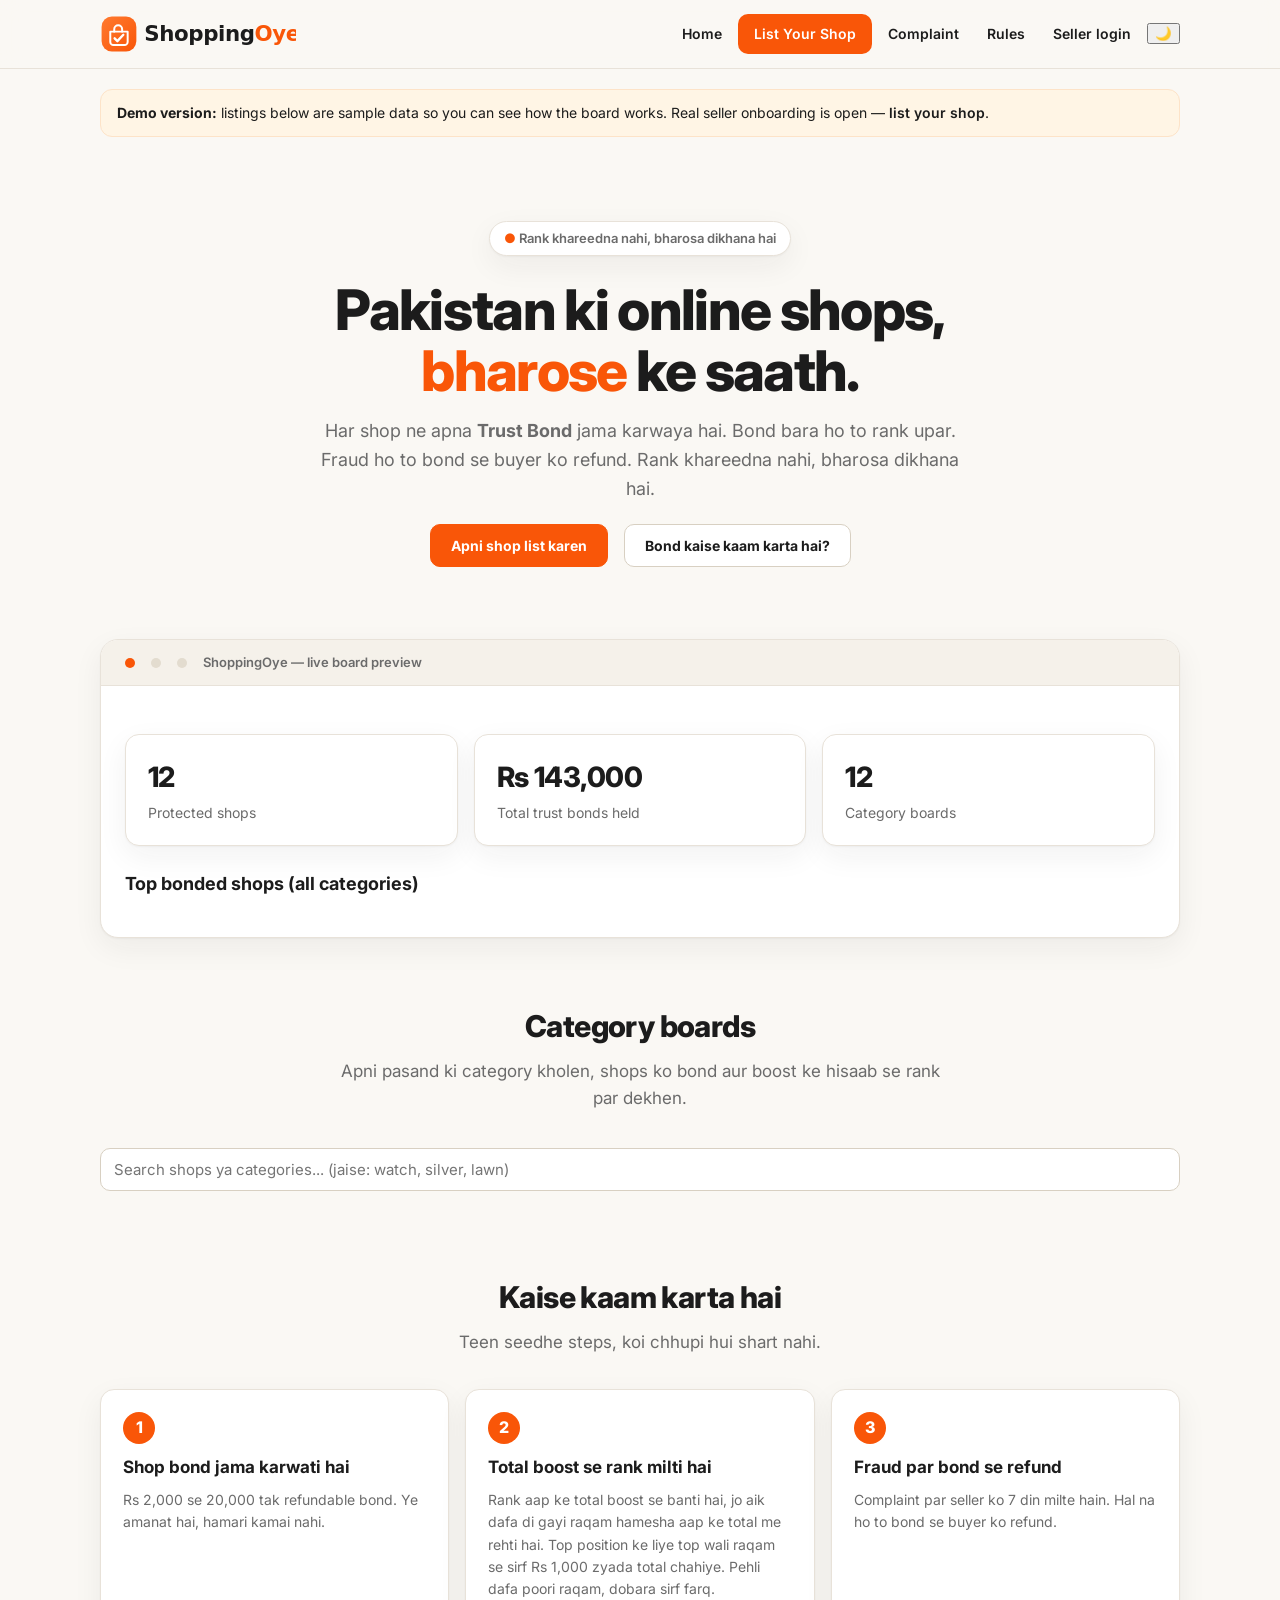
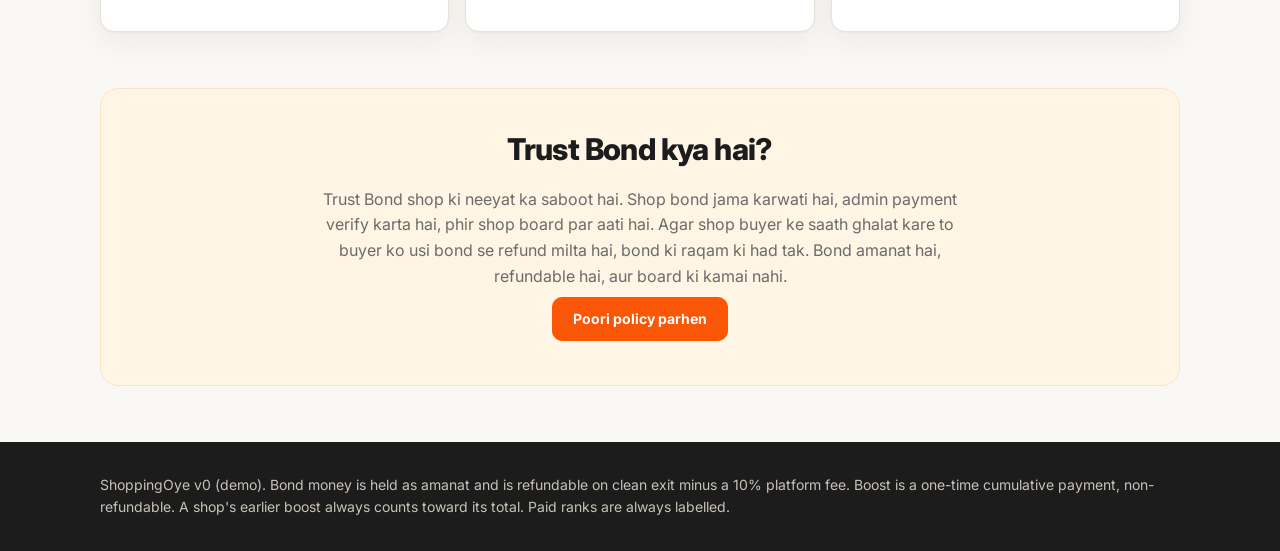
==== commit 2a2c7710: "Phase 19: outbid-style board features (claim calculator, row claim pill, pagination, shop detail upg" ====
--- a/index.html
+++ b/index.html
@@ -4,11 +4,26 @@
 <meta charset="utf-8">
 <meta name="viewport" content="width=device-width, initial-scale=1">
 <title>ShoppingOye — Pakistan ki bharosemand online shops</title>
-<link rel="stylesheet" href="assets/style.css?v=10">
+<link rel="stylesheet" href="assets/style.css?v=11">
 <link rel="icon" type="image/svg+xml" href="assets/logo-mark.svg">
 <link rel="preconnect" href="https://fonts.googleapis.com">
 <link rel="preconnect" href="https://fonts.gstatic.com" crossorigin>
 <link href="https://fonts.googleapis.com/css2?family=Inter:wght@400;500;600;700;800&display=swap" rel="stylesheet">
+<script>
+try{var t=localStorage.getItem("so-theme");if(t==="dark")document.documentElement.setAttribute("data-theme","dark");}catch(e){}
+document.addEventListener("DOMContentLoaded",function(){
+  var b=document.getElementById("theme-toggle");
+  if(!b)return;
+  var sync=function(){var d=document.documentElement.getAttribute("data-theme")==="dark";b.textContent=d?"☀️":"🌙";b.setAttribute("aria-label",d?"Switch to light mode":"Switch to dark mode");b.title=b.getAttribute("aria-label");};
+  sync();
+  b.addEventListener("click",function(){
+    var d=document.documentElement.getAttribute("data-theme")==="dark";
+    if(d){document.documentElement.removeAttribute("data-theme");try{localStorage.setItem("so-theme","light");}catch(e){}}
+    else{document.documentElement.setAttribute("data-theme","dark");try{localStorage.setItem("so-theme","dark");}catch(e){}}
+    sync();
+  });
+});
+</script>
 </head>
 <body>
 <header class="site"><div class="wrap">
@@ -18,7 +33,7 @@
     <a class="cta" href="submit.html">List Your Shop</a>
     <a href="dispute.html">Complaint</a>
     <a href="rules.html">Rules</a>
-    <a href="dashboard.html">Seller login</a>
+    <a href="dashboard.html">Seller login</a> <button class="theme-toggle" id="theme-toggle" type="button" aria-label="Switch to dark mode" title="Switch to dark mode">🌙</button>
   </nav>
 </div></header>
 <div class="wrap">
@@ -68,18 +83,21 @@
   ShoppingOye v0 (demo). Bond money is held as amanat and is refundable on clean exit minus a 10% platform fee. Boost is a one-time cumulative payment, non-refundable. A shop's earlier boost always counts toward its total. Paid ranks are always labelled.
 </div></footer>
 <script src="assets/supabase.js"></script>
-<script src="assets/data.js"></script>
+<script src="assets/data.js?v=3"></script>
 <script>
 function render(){
 document.getElementById("c-shops").textContent = SHOPS.length;
 document.getElementById("c-bond").textContent = money(SHOPS.reduce((s,x)=>s+x.bond,0));
 document.getElementById("cat-grid").innerHTML = CATEGORIES.map(c => {
-  const n = SHOPS.filter(s => s.cat === c.slug).length;
-  return `<a class="card" href="board.html?cat=${c.slug}"><div class="icon">${c.icon}</div><h3>${c.name}</h3><p>${n} demo shops · ${c.subs.slice(0,3).join(", ")}…</p></a>`;
+  const leaders = topInCategory(c.slug, 3);
+  const leadersHtml = leaders.length
+    ? `<div class="leaders">${leaders.map((s,i) => `<span>#${i+1} ${s.name} — <b>${money(s.boost)}</b></span>`).join("")}</div>`
+    : `<p>No shops yet — be the first.</p>`;
+  return `<a class="card" href="board.html?cat=${c.slug}"><div class="icon">${c.icon}</div><h3>${c.name}</h3><p>${leaders.length} shop${leaders.length === 1 ? "" : "s"} · ${c.subs.slice(0,3).join(", ")}…</p>${leadersHtml}</a>`;
 }).join("");
 const top = [...SHOPS].sort((a,b)=>(b.boost-a.boost)||(b.bond-a.bond)).slice(0,5);
 document.getElementById("top-shops").innerHTML = top.map((s,i) => `
-  <div class="shoprow"><div class="rank ${i===0?"r1":i===1?"r2":i===2?"r3":""}" tabindex="0">#${i+1}<span class="claim-tip">Claim this ranking for ${money(s.boost + 1000)}</span></div><div>
+  <div class="shoprow"><div class="rank ${i===0?"r1":i===1?"r2":i===2?"r3":""}" tabindex="0">#${i+1}<button type="button" class="claim-tip" data-claim="${claimPrice(s)}" data-cat="${s.cat}">Claim this ranking for ${money(claimPrice(s))}</button></div><div>
     <h3><a href="shop.html?id=${s.id}">${s.name}</a></h3>
     <p>${catBySlug(s.cat).name} · ${s.tag} · ${s.city}</p>
     <p><span class="badge">Trust Bond ${money(s.bond)}</span> ${s.bondVerified ? `<span class="badge">✓ Bond Protected</span>` : ""} <span class="badge goldb">Boost paid ${money(s.boost)}</span></p>
@@ -96,6 +114,11 @@
   });
 }
 document.getElementById("shop-search").addEventListener("input", applyFilter);
+document.getElementById("top-shops").addEventListener("click", function(e){
+  const pill = e.target.closest(".claim-tip");
+  if(!pill) return;
+  location.href = "board.html?cat=" + pill.getAttribute("data-cat") + "&claim=" + pill.getAttribute("data-claim");
+});
 render();
 loadLiveShops().then(render);
 /* Smooth reveal for the live-board preview (second section). */
--- a/assets/style.css
+++ b/assets/style.css
@@ -72,6 +72,17 @@
 .preview .shoprow{box-shadow:none;margin-bottom:10px}
 .preview .shoprow:last-child{margin-bottom:0}
 
+/* ---- Smooth reveal for the homepage live-board preview (second section) ---- */
+.preview.reveal{opacity:0;transform:translateY(26px);transition:opacity .7s ease,transform .7s cubic-bezier(.22,.61,.36,1)}
+.preview.reveal.in{opacity:1;transform:none}
+.preview.reveal .shoprow{opacity:0;transform:translateY(12px);transition:opacity .5s ease,transform .5s ease}
+.preview.reveal.in .shoprow{opacity:1;transform:none}
+.preview.reveal.in #top-shops .shoprow:nth-child(1){transition-delay:.08s}
+.preview.reveal.in #top-shops .shoprow:nth-child(2){transition-delay:.16s}
+.preview.reveal.in #top-shops .shoprow:nth-child(3){transition-delay:.24s}
+.preview.reveal.in #top-shops .shoprow:nth-child(4){transition-delay:.32s}
+.preview.reveal.in #top-shops .shoprow:nth-child(5){transition-delay:.4s}
+
 /* ---- Section headings (centered, Moonwalk-style) ---- */
 .section-head{text-align:center;margin:64px 0 8px}
 .section-sub{text-align:center;color:var(--muted);font-size:17px;max-width:620px;margin:0 auto 32px}
@@ -96,7 +107,7 @@
 
 /* ---- Top shops list (homepage) ---- */
 .shoprow{display:flex;gap:16px;background:var(--surface);border:1px solid var(--border);border-radius:var(--radius);padding:18px 20px;margin-bottom:12px;box-shadow:var(--shadow)}
-.shoprow .rank{width:44px;height:44px;min-width:44px;border-radius:50%;background:var(--surface-2);border:1px solid var(--border);display:flex;align-items:center;justify-content:center;font-weight:800;color:var(--text)}
+.shoprow .rank{width:44px;height:44px;min-width:44px;border-radius:50%;background:var(--surface-2);border:1px solid var(--border);display:flex;align-items:center;justify-content:center;font-weight:800;color:var(--text);position:relative;cursor:default}
 .shoprow h3 a{color:var(--text)}
 .shoprow h3 a:hover{color:var(--accent)}
 .shoprow p{color:var(--muted);font-size:14px}
@@ -110,10 +121,17 @@
 table.lb tr:last-child td{border-bottom:none}
 table.lb tbody tr:hover{background:#FBF8F2}
 table.lb td.num,table.lb th.num{text-align:right;font-variant-numeric:tabular-nums}
-.ranknum{display:inline-flex;width:36px;height:36px;border-radius:50%;align-items:center;justify-content:center;font-weight:800;font-size:14px;background:var(--surface-2);border:1px solid var(--border);color:var(--text)}
-.ranknum.r1{background:#FDE8D8;border-color:var(--accent);color:#C74307}
-.ranknum.r2{background:#F5F1EA;border-color:#E8E2D9;color:#6B6B6B}
-.ranknum.r3{background:var(--accent-soft);border-color:var(--accent-border);color:#9A3412}
+.ranknum{display:inline-flex;width:36px;height:36px;border-radius:50%;align-items:center;justify-content:center;font-weight:800;font-size:14px;background:var(--surface-2);border:1px solid var(--border);color:var(--text);position:relative;cursor:default}
+/* Top-3 rank numbers, each its own medal colour: gold / silver / bronze. */
+.ranknum.r1,.shoprow .rank.r1{background:#FEF3C7;border-color:#D4AF37;color:#92600A}
+.ranknum.r2,.shoprow .rank.r2{background:#F1F5F9;border-color:#94A3B8;color:#475569}
+.ranknum.r3,.shoprow .rank.r3{background:#FDEAD7;border-color:#CD7F32;color:#8C4A12}
+
+/* ---- Claim tooltip: hover (or tap / keyboard focus) a rank number to see its claim price ---- */
+.claim-tip{position:absolute;left:calc(100% + 10px);top:50%;transform:translateY(-50%) translateX(6px);background:#1C1C1C;color:#fff;font-size:12px;font-weight:600;line-height:1.35;padding:8px 12px;border-radius:9px;white-space:nowrap;opacity:0;pointer-events:none;transition:opacity .18s ease,transform .18s ease;z-index:30;box-shadow:0 10px 24px rgba(28,28,28,.22)}
+.claim-tip::after{content:"";position:absolute;right:100%;top:50%;transform:translateY(-50%);border:6px solid transparent;border-right-color:#1C1C1C}
+.ranknum:hover .claim-tip,.ranknum:focus .claim-tip,.ranknum:focus-visible .claim-tip,.shoprow .rank:hover .claim-tip,.shoprow .rank:focus .claim-tip,.shoprow .rank:focus-visible .claim-tip{opacity:1;transform:translateY(-50%) translateX(0)}
+.ranknum:focus,.shoprow .rank:focus{outline:none}
 .shopcell{display:flex;gap:12px;align-items:center}
 .miniavatar{width:44px;height:44px;min-width:44px;border-radius:12px;background:var(--accent-soft);color:var(--accent);display:flex;align-items:center;justify-content:center;font-size:20px;font-weight:800}
 .shopcell a{color:var(--text);font-weight:700;font-size:15px}
@@ -196,6 +214,9 @@
 @media (prefers-reduced-motion:reduce){
   *{scroll-behavior:auto!important}
   .grid .card,.pcard{transition:none}
+  .preview.reveal,.preview.reveal .shoprow,.claim-tip{transition:none}
+  .preview.reveal{opacity:1;transform:none}
+  .preview.reveal .shoprow{opacity:1;transform:none}
 }
 
 /* ---- Logo ---- */
